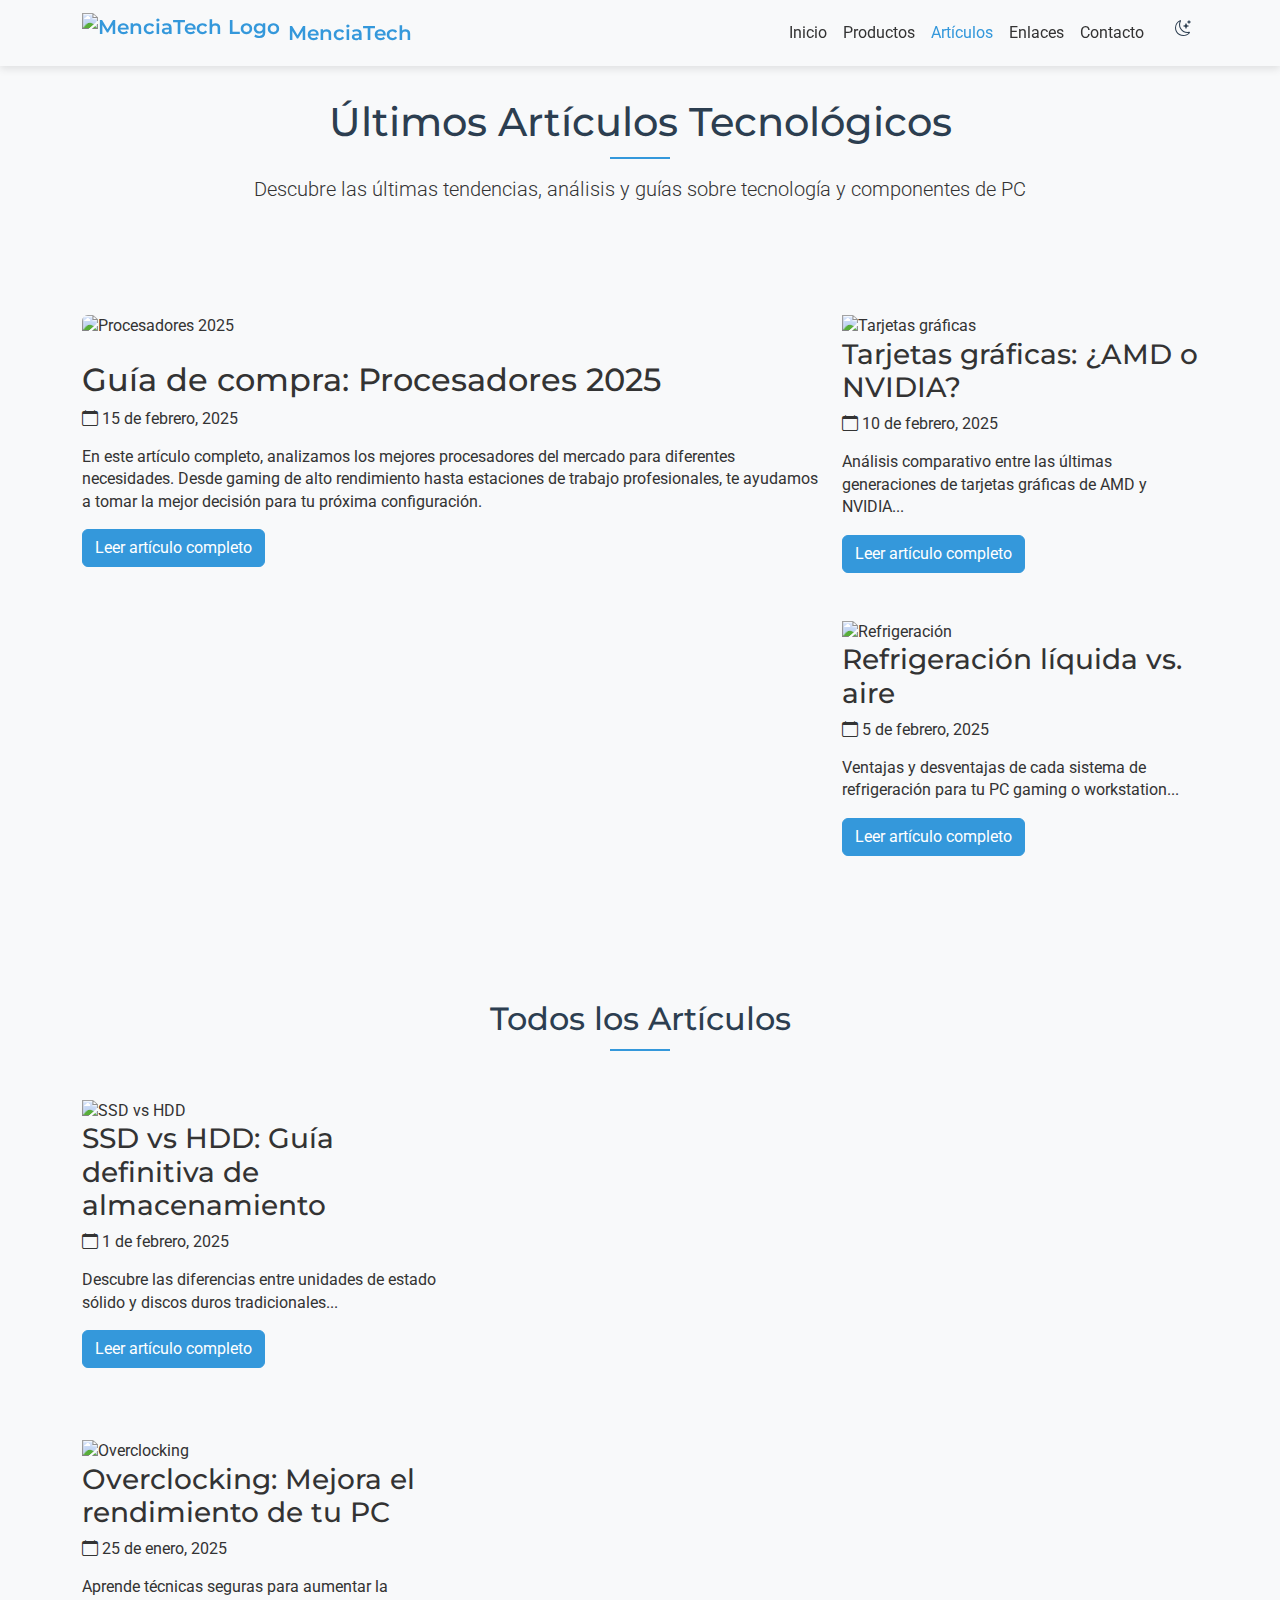
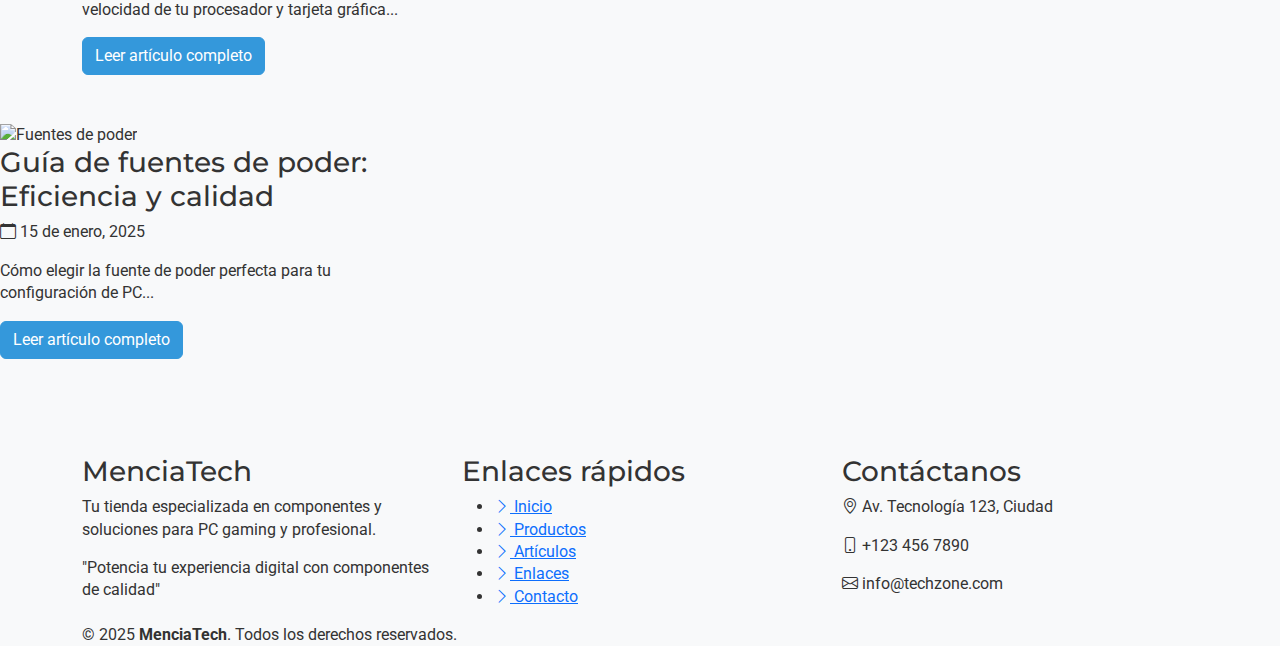
==== articulos.html @ a6f1acc3 "Update articulos.html" ====
<!DOCTYPE html>
<html lang="es">
<head>
    <meta charset="UTF-8">
    <meta name="viewport" content="width=device-width, initial-scale=1.0">
    <meta name="description" content="Artículos de tecnología y componentes de PC - MenciaTech">
    <meta name="keywords" content="artículos tecnología, componentes PC, guías hardware, blog tecnológico">
    <link rel="icon" href="https://i.imgur.com/mj42urp.jpeg" type="image/x-icon">
    <title>Artículos | MenciaTech</title>
    
    <!-- Google Fonts -->
    <link rel="preconnect" href="https://fonts.googleapis.com">
    <link rel="preconnect" href="https://fonts.gstatic.com" crossorigin>
    <link href="https://fonts.googleapis.com/css2?family=Roboto:wght@300;400;500;700&family=Montserrat:wght@400;500;600;700&display=swap" rel="stylesheet">

    
    <!-- Bootstrap Icons -->
    <link rel="stylesheet" href="https://cdn.jsdelivr.net/npm/bootstrap-icons@1.10.3/font/bootstrap-icons.css">
    <link href="https://cdn.jsdelivr.net/npm/bootstrap@5.3.0-alpha1/dist/css/bootstrap.min.css" rel="stylesheet">
<script src="https://cdn.jsdelivr.net/npm/bootstrap@5.3.0-alpha1/dist/js/bootstrap.bundle.min.js"></script>
    <!-- Custom CSS -->
    <link rel="stylesheet" href="css/articulos.css">
</head>
<body>
    <!-- Navbar (same as index.html) -->
    <nav class="navbar navbar-expand-lg fixed-top" id="mainNav">
        <div class="container">
            <a class="navbar-brand" href="index.html">
                <img src="https://i.imgur.com/mj42urp.jpeg" alt="MenciaTech Logo" height="40">
                MenciaTech
            </a>
            <button class="navbar-toggler" type="button" data-bs-toggle="collapse" data-bs-target="#navbarResponsive" aria-controls="navbarResponsive" aria-expanded="false" aria-label="Toggle navigation">
                <i class="bi bi-list"></i>
            </button>
            <div class="collapse navbar-collapse" id="navbarResponsive">
                <ul class="navbar-nav ms-auto">
                    <li class="nav-item">
                        <a class="nav-link" href="index.html">Inicio</a>
                    </li>
                    <li class="nav-item">
                        <a class="nav-link" href="productos.html">Productos</a>
                    </li>
                    <li class="nav-item">
                        <a class="nav-link active" href="articulos.html">Artículos</a>
                    </li>
                    <li class="nav-item">
                        <a class="nav-link" href="enlaces.html">Enlaces</a>
                    </li>
                    <li class="nav-item">
                        <a class="nav-link" href="contacto.html">Contacto</a>
                    </li>
                    <li class="nav-item">
                        <button id="darkModeToggle" class="btn btn-sm btn-outline-primary ms-3">
                            <i class="bi bi-moon-stars"></i>
                        </button>
                    </li>
                </ul>
            </div>
        </div>
    </nav>

    <!-- Main Content -->
    <main>
        <!-- Articles Header -->
        <section class="articles-header py-5">
            <div class="container">
                <h1 class="section-title text-center">Últimos Artículos Tecnológicos</h1>
                <p class="lead text-center">Descubre las últimas tendencias, análisis y guías sobre tecnología y componentes de PC</p>
            </div>
        </section>

        <!-- Featured Articles -->
        <section class="featured-articles py-5">
            <div class="container">
                <div class="row">
                    <div class="col-lg-8">
                        <article class="article-detailed mb-5">
                            <img src="https://i.ytimg.com/vi/MPXPwSmvInI/hq720.jpg?sqp=-oaymwEhCK4FEIIDSFryq4qpAxMIARUAAAAAGAElAADIQj0AgKJD&rs=AOn4CLDBNtJ2EDrf8czsCvZxq1g-0ebKbg" alt="Procesadores 2025" class="img-fluid mb-4 rounded">
                            <h2>Guía de compra: Procesadores 2025</h2>
                            <p class="article-date"><i class="bi bi-calendar"></i> 15 de febrero, 2025</p>
                            <p>En este artículo completo, analizamos los mejores procesadores del mercado para diferentes necesidades. Desde gaming de alto rendimiento hasta estaciones de trabajo profesionales, te ayudamos a tomar la mejor decisión para tu próxima configuración.</p>
                            <button class="btn btn-primary" data-id="articulo-1">Leer artículo completo</button>
                        </article>
                    </div>
                    <div class="col-lg-4">
                        <div class="article-card hover-effect mb-4">
                        <article class="article-detailed mb-5">
                            <img src="https://i.blogs.es/09647f/grafica/1366_2000.jpeg" alt="Tarjetas gráficas" class="img-fluid article-image">
                            <div class="article-content">
                                <h3>Tarjetas gráficas: ¿AMD o NVIDIA?</h3>
                                <p class="article-date"><i class="bi bi-calendar"></i> 10 de febrero, 2025</p>
                                <p>Análisis comparativo entre las últimas generaciones de tarjetas gráficas de AMD y NVIDIA...</p>
                                <button class="btn btn-primary" data-id="articulo-2">Leer artículo completo</button>    
                        </article>             
                        </div>
                        <div class="article-card hover-effect">
                            <article class="article-detailed mb-5">
                            <img src="img/article-3.jpg" alt="Refrigeración" class="img-fluid article-image">
                            <div class="article-content">
                                <h3>Refrigeración líquida vs. aire</h3>
                                <p class="article-date"><i class="bi bi-calendar"></i> 5 de febrero, 2025</p>
                                <p>Ventajas y desventajas de cada sistema de refrigeración para tu PC gaming o workstation...</p>
                                <button class="btn btn-primary" data-id="articulo-3">Leer artículo completo</button>
                            </article>
                            </div>
                        </div>
                    </div>
                </div>
            </div>
        </section>

        <!-- All Articles Grid -->
        <section class="all-articles py-5">
            <div class="container">
                <h2 class="section-title text-center mb-5">Todos los Artículos</h2>
                <div class="row">
                    <div class="col-md-6 col-lg-4 mb-4">
                        <div class="article-card hover-effect">
                            <article class="article-detailed mb-5">
                            <img src="img/article-4.jpg" alt="SSD vs HDD" class="img-fluid article-image">
                            <div class="article-content">
                                <h3>SSD vs HDD: Guía definitiva de almacenamiento</h3>
                                <p class="article-date"><i class="bi bi-calendar"></i> 1 de febrero, 2025</p>
                                <p>Descubre las diferencias entre unidades de estado sólido y discos duros tradicionales...</p>
                                <button class="btn btn-primary" data-id="articulo-4">Leer artículo completo</button>
                                </article>
                            </div>
                        </div>
                    </div>
                    <div class="col-md-6 col-lg-4 mb-4">
                        <div class="article-card hover-effect">
                            <article class="article-detailed mb-5">
                            <img src="img/article-5.jpg" alt="Overclocking" class="img-fluid article-image">
                            <div class="article-content">
                                <h3>Overclocking: Mejora el rendimiento de tu PC</h3>
                                <p class="article-date"><i class="bi bi-calendar"></i> 25 de enero, 2025</p>
                                <p>Aprende técnicas seguras para aumentar la velocidad de tu procesador y tarjeta gráfica...</p>
                                <button class="btn btn-primary" data-id="articulo-5">Leer artículo completo</button>
                            </article>
                            </div>
                        </div>
                    </div>
                    <div class="col-md-6 col-lg-4 mb-4">
                        <div class="article-card hover-effect">
                            <article class="article-detailed mb-5">
                            <img src="img/article-6.jpg" alt="Fuentes de poder" class="img-fluid article-image">
                            <div class="article-content">
                                <h3>Guía de fuentes de poder: Eficiencia y calidad</h3>
                                <p class="article-date"><i class="bi bi-calendar"></i> 15 de enero, 2025</p>
                                <p>Cómo elegir la fuente de poder perfecta para tu configuración de PC...</p>
                                <button class="btn btn-primary" data-id="articulo-6">Leer artículo completo</button>
                                <article class="article-detailed mb-5">
                            </div>
                        </div>
                    </div>
                </div>
            </div>
        </section>
    </main>

    <!-- Footer (same as index.html) -->
    <footer class="footer">
        <div class="container">
            <div class="row">
                <div class="col-lg-4">
                    <div class="footer-info">
                        <h3>MenciaTech</h3>
                        <p>Tu tienda especializada en componentes y soluciones para PC gaming y profesional.</p>
                        <p class="footer-slogan">"Potencia tu experiencia digital con componentes de calidad"</p>
                    </div>
                </div>
                <div class="col-lg-4">
                    <div class="footer-links">
                        <h3>Enlaces rápidos</h3>
                        <ul>
                            <li><a href="index.html"><i class="bi bi-chevron-right"></i> Inicio</a></li>
                            <li><a href="productos.html"><i class="bi bi-chevron-right"></i> Productos</a></li>
                            <li><a href="articulos.html"><i class="bi bi-chevron-right"></i> Artículos</a></li>
                            <li><a href="enlaces.html"><i class="bi bi-chevron-right"></i> Enlaces</a></li>
                            <li><a href="contacto.html"><i class="bi bi-chevron-right"></i> Contacto</a></li>
                        </ul>
                    </div>
                </div>
                <div class="col-lg-4">
                    <div class="footer-contact">
                        <h3>Contáctanos</h3>
                        <p><i class="bi bi-geo-alt"></i> Av. Tecnología 123, Ciudad</p>
                        <p><i class="bi bi-phone"></i> +123 456 7890</p>
                        <p><i class="bi bi-envelope"></i> info@techzone.com</p>
                    </div>
                </div>
            </div>
        </div>
        <div class="footer-bottom">
            <div class="container">
                <div class="copyright">
                    &copy; <span id="currentYear">2025</span> <strong>MenciaTech</strong>. Todos los derechos reservados.
                </div>
            </div>
        </div>
    </footer>

    <!-- Bootstrap JS Bundle (includes Popper) -->
    <script src="https://cdn.jsdelivr.net/npm/bootstrap@5.3.0-alpha1/dist/js/bootstrap.bundle.min.js"></script>

    <!-- Custom JavaScript -->
    <script src="js/articulos.js"></script>
</body>
</html>
---- css/articulos.css ----
:root {
    --primary-color: #3498db;
    --secondary-color: #2c3e50;
    --accent-color: #e74c3c;
    --light-color: #f8f9fa;
    --dark-color: #212529;
    --text-color: #333;
    --text-muted: #6c757d;
    --success-color: #28a745;
    --warning-color: #ffc107;
    --danger-color: #dc3545;
    --transition-speed: 0.2s; /* Reducción de velocidad */
    --box-shadow: 0 3px 8px rgba(0, 0, 0, 0.1); /* Sombra más pequeña */
    --border-radius: 4px; /* Borde más pequeño */
}

/* Dark Mode Variables */
[data-theme="dark"] {
    --primary-color: #4fa3d1;
    --secondary-color: #375a7f;
    --accent-color: #e74c3c;
    --light-color: #2c3e50;
    --dark-color: #f8f9fa;
    --text-color: #f8f9fa;
    --text-muted: #adb5bd;
    --box-shadow: 0 3px 8px rgba(0, 0, 0, 0.5); /* Sombra más pequeña */
}

body {
    font-family: 'Roboto', sans-serif;
    color: var(--text-color);
    background-color: var(--light-color);
    line-height: 1.4; /* Reducción de altura de línea */
    padding-top: 50px; /* Reducir el espacio superior */
    transition: background-color var(--transition-speed), color var(--transition-speed);
}

[data-theme="dark"] body {
    background-color: #1a1a1a;
}

h1, h2, h3, h4, h5, h6 {
    font-family: 'Montserrat', sans-serif;
    font-weight: 500; /* Peso de fuente más liviano */
}

.section-title {
    position: relative;
    margin-bottom: 1rem; /* Reducción de espacio inferior */
    padding-bottom: 0.8rem; /* Menos espacio debajo */
    color: var(--secondary-color);
}

.section-title::after {
    content: '';
    position: absolute;
    bottom: 0;
    left: 50%;
    transform: translateX(-50%);
    width: 60px; /* Línea más pequeña */
    height: 2px; /* Línea más delgada */
    background-color: var(--primary-color);
}

/* Navbar estilos */
#mainNav {
    background-color: var(--light-color);
    box-shadow: var(--box-shadow);
    transition: background-color var(--transition-speed);
}

[data-theme="dark"] #mainNav {
    background-color: #618cb8;
}

.navbar-brand {
    font-family: 'Montserrat', sans-serif;
    font-weight: 600; /* Peso más bajo */
    color: var(--primary-color);
    display: flex;
    align-items: center;
    gap: 8px; /* Menos espacio entre elementos */
}

.nav-link {
    font-weight: 400; /* Menos peso en el texto */
    color: var(--text-color) !important;
    transition: color var(--transition-speed);
}

[data-theme="dark"] .nav-link {
    color: var(--light-color) !important;
}

.nav-link:hover, .nav-link.active {
    color: var(--primary-color) !important;
}

/* Dark Mode Toggle */
#darkModeToggle {
    border: none;
    background-color: transparent;
    width: 30px; /* Menor tamaño */
    height: 30px; /* Menor tamaño */
    display: flex;
    align-items: center;
    justify-content: center;
    font-size: 1rem; /* Menor tamaño de fuente */
    color: var(--secondary-color);
    transition: color var(--transition-speed);
}

[data-theme="dark"] #darkModeToggle {
    color: white;
}

[data-theme="dark"] #darkModeToggle .bi-moon-stars {
    display: none;
}

[data-theme="dark"] #darkModeToggle .bi-sun {
    display: inline-block;
}

#darkModeToggle .bi-sun {
    display: none;
}

/* Product Card Styles */
.product-card {
    background-color: white;
    border-radius: var(--border-radius);
    box-shadow: var(--box-shadow);
    overflow: hidden;
    margin-bottom: 20px; /* Menos margen */
    transition: transform var(--transition-speed), box-shadow var(--transition-speed);
    display: flex;
    flex-direction: column;
    justify-content: space-between;
    height: 100%;
    padding: 8px; /* Menos espacio dentro del card */
}

[data-theme="dark"] .product-card {
    background-color: #2c3e50;
}

.product-card:hover {
    transform: translateY(-4px); /* Menos desplazamiento */
    box-shadow: 0 6px 12px rgba(0, 0, 0, 0.15);
}

.product-badge {
    position: absolute;
    top: 10px; /* Badge más cerca del borde superior */
    left: 10px; /* Badge más cerca del borde izquierdo */
    background-color: var(--primary-color);
    color: white;
    padding: 4px 8px; /* Badge más pequeño */
    border-radius: 3px; /* Menos redondeo */
    font-size: 0.7rem; /* Texto más pequeño */
    font-weight: 500; /* Menos peso */
    z-index: 1;
}

.product-image {
    width: 100%;
    height: 160px; /* Imagen más pequeña */
    object-fit: cover;
    border-radius: 4px; /* Menos redondeo */
}

.product-info {
    padding: 8px; /* Menos padding */
    flex-grow: 1;
}

.product-info h3 {
    font-size: 1rem; /* Título más pequeño */
    margin-bottom: 8px; /* Menos espacio debajo */
}

.product-description {
    color: var(--text-muted);
    font-size: 0.8rem; /* Texto más pequeño */
    margin-bottom: 12px; /* Menos espacio debajo */
}

.price {
    font-size: 1.2rem; /* Menor tamaño de precio */
    font-weight: 600; /* Menos peso */
    color: var(--secondary-color);
}

[data-theme="dark"] .price {
    color: white;
}

.old-price {
    text-decoration: line-through;
    color: var(--text-muted);
    font-size: 0.9rem; /* Menor tamaño */
}

/* Button Styles */
.btn-primary {
    background-color: var(--primary-color);
    border-color: var(--primary-color);
    transition: all var(--transition-speed);
}

.btn-primary:hover {
    background-color: darken(var(--primary-color), 10%);
    border-color: darken(var(--primary-color), 10%);
}

[data-theme="dark"] .btn-primary {
    background-color: var(--primary-color);
    border-color: var(--primary-color);
}

/* Responsive Adjustments */
@media (max-width: 767.98px) {
    .product-card {
        margin-bottom: 15px; /* Menor margen */
    }

    .product-info h3 {
        font-size: 0.9rem; /* Menor tamaño */
    }

    .price {
        font-size: 1rem; /* Menor tamaño de precio */
    }
}
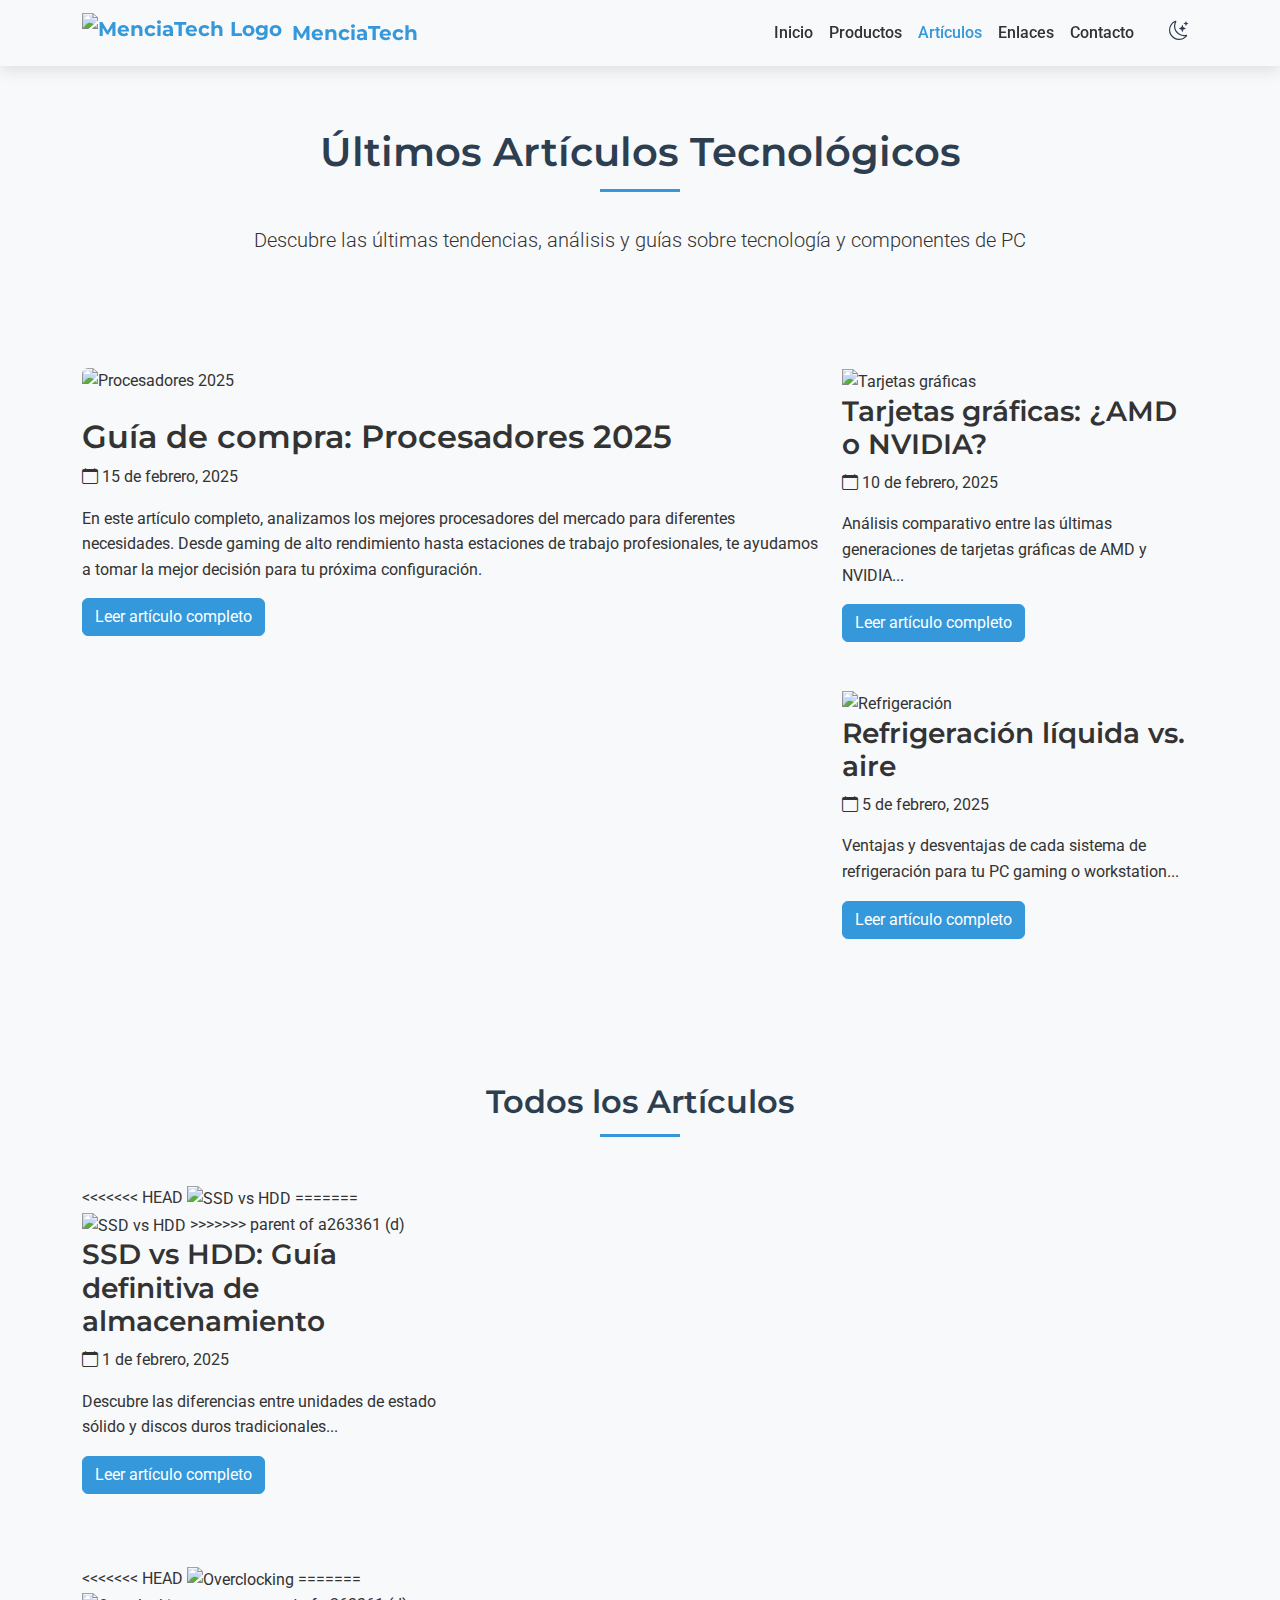
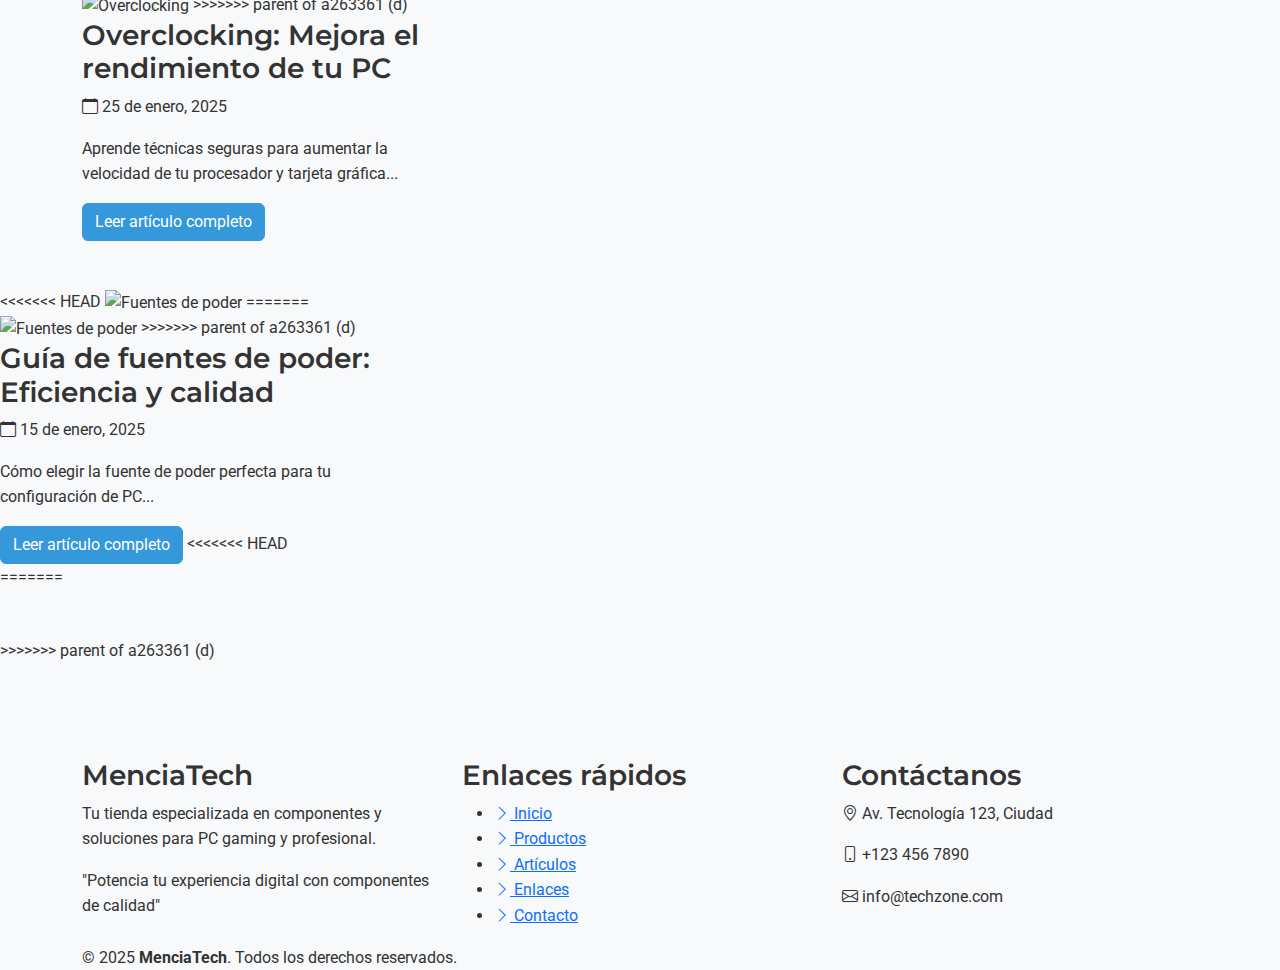
==== commit 0531a72d: "a" ====
--- a/articulos.html
+++ b/articulos.html
@@ -117,7 +117,11 @@
                     <div class="col-md-6 col-lg-4 mb-4">
                         <div class="article-card hover-effect">
                             <article class="article-detailed mb-5">
+<<<<<<< HEAD
                             <img src="img/article-4.jpg" alt="SSD vs HDD" class="img-fluid article-image">
+=======
+                            <img src="https://elrincondecabra.com/wp-content/uploads/2020/03/hdd-ssd.jpg" alt="SSD vs HDD" class="img-fluid article-image">
+>>>>>>> parent of a263361 (d)
                             <div class="article-content">
                                 <h3>SSD vs HDD: Guía definitiva de almacenamiento</h3>
                                 <p class="article-date"><i class="bi bi-calendar"></i> 1 de febrero, 2025</p>
@@ -130,7 +134,11 @@
                     <div class="col-md-6 col-lg-4 mb-4">
                         <div class="article-card hover-effect">
                             <article class="article-detailed mb-5">
+<<<<<<< HEAD
                             <img src="img/article-5.jpg" alt="Overclocking" class="img-fluid article-image">
+=======
+                            <img src="https://hardzone.es/app/uploads-hardzone.es/2023/05/oc-overclocking-procesador-gaming.jpg" alt="Overclocking" class="img-fluid article-image">
+>>>>>>> parent of a263361 (d)
                             <div class="article-content">
                                 <h3>Overclocking: Mejora el rendimiento de tu PC</h3>
                                 <p class="article-date"><i class="bi bi-calendar"></i> 25 de enero, 2025</p>
@@ -143,13 +151,21 @@
                     <div class="col-md-6 col-lg-4 mb-4">
                         <div class="article-card hover-effect">
                             <article class="article-detailed mb-5">
+<<<<<<< HEAD
                             <img src="img/article-6.jpg" alt="Fuentes de poder" class="img-fluid article-image">
+=======
+                            <img src="https://i.ytimg.com/vi/krRs18m6fLg/sddefault.jpg" alt="Fuentes de poder" class="img-fluid article-image">
+>>>>>>> parent of a263361 (d)
                             <div class="article-content">
                                 <h3>Guía de fuentes de poder: Eficiencia y calidad</h3>
                                 <p class="article-date"><i class="bi bi-calendar"></i> 15 de enero, 2025</p>
                                 <p>Cómo elegir la fuente de poder perfecta para tu configuración de PC...</p>
                                 <button class="btn btn-primary" data-id="articulo-6">Leer artículo completo</button>
+<<<<<<< HEAD
                                 <article class="article-detailed mb-5">
+=======
+                                </article>
+>>>>>>> parent of a263361 (d)
                             </div>
                         </div>
                     </div>
--- a/css/articulos.css
+++ b/css/articulos.css
@@ -9,9 +9,9 @@
     --success-color: #28a745;
     --warning-color: #ffc107;
     --danger-color: #dc3545;
-    --transition-speed: 0.2s; /* Reducción de velocidad */
-    --box-shadow: 0 3px 8px rgba(0, 0, 0, 0.1); /* Sombra más pequeña */
-    --border-radius: 4px; /* Borde más pequeño */
+    --transition-speed: 0.3s;
+    --box-shadow: 0 5px 15px rgba(0, 0, 0, 0.1);
+    --border-radius: 8px;
 }
 
 /* Dark Mode Variables */
@@ -23,15 +23,15 @@
     --dark-color: #f8f9fa;
     --text-color: #f8f9fa;
     --text-muted: #adb5bd;
-    --box-shadow: 0 3px 8px rgba(0, 0, 0, 0.5); /* Sombra más pequeña */
+    --box-shadow: 0 5px 15px rgba(0, 0, 0, 0.5);
 }
 
 body {
     font-family: 'Roboto', sans-serif;
     color: var(--text-color);
     background-color: var(--light-color);
-    line-height: 1.4; /* Reducción de altura de línea */
-    padding-top: 50px; /* Reducir el espacio superior */
+    line-height: 1.6;
+    padding-top: 80px;
     transition: background-color var(--transition-speed), color var(--transition-speed);
 }
 
@@ -41,13 +41,13 @@
 
 h1, h2, h3, h4, h5, h6 {
     font-family: 'Montserrat', sans-serif;
-    font-weight: 500; /* Peso de fuente más liviano */
+    font-weight: 600;
 }
 
 .section-title {
     position: relative;
-    margin-bottom: 1rem; /* Reducción de espacio inferior */
-    padding-bottom: 0.8rem; /* Menos espacio debajo */
+    margin-bottom: 2rem;
+    padding-bottom: 1rem;
     color: var(--secondary-color);
 }
 
@@ -57,8 +57,8 @@
     bottom: 0;
     left: 50%;
     transform: translateX(-50%);
-    width: 60px; /* Línea más pequeña */
-    height: 2px; /* Línea más delgada */
+    width: 80px;
+    height: 3px;
     background-color: var(--primary-color);
 }
 
@@ -75,15 +75,15 @@
 
 .navbar-brand {
     font-family: 'Montserrat', sans-serif;
-    font-weight: 600; /* Peso más bajo */
+    font-weight: 700;
     color: var(--primary-color);
     display: flex;
     align-items: center;
-    gap: 8px; /* Menos espacio entre elementos */
+    gap: 10px;
 }
 
 .nav-link {
-    font-weight: 400; /* Menos peso en el texto */
+    font-weight: 500;
     color: var(--text-color) !important;
     transition: color var(--transition-speed);
 }
@@ -100,12 +100,12 @@
 #darkModeToggle {
     border: none;
     background-color: transparent;
-    width: 30px; /* Menor tamaño */
-    height: 30px; /* Menor tamaño */
+    width: 40px;
+    height: 40px;
     display: flex;
     align-items: center;
     justify-content: center;
-    font-size: 1rem; /* Menor tamaño de fuente */
+    font-size: 1.2rem;
     color: var(--secondary-color);
     transition: color var(--transition-speed);
 }
@@ -132,13 +132,13 @@
     border-radius: var(--border-radius);
     box-shadow: var(--box-shadow);
     overflow: hidden;
-    margin-bottom: 20px; /* Menos margen */
+    margin-bottom: 30px;
     transition: transform var(--transition-speed), box-shadow var(--transition-speed);
     display: flex;
     flex-direction: column;
     justify-content: space-between;
     height: 100%;
-    padding: 8px; /* Menos espacio dentro del card */
+    padding: 10px;
 }
 
 [data-theme="dark"] .product-card {
@@ -146,49 +146,49 @@
 }
 
 .product-card:hover {
-    transform: translateY(-4px); /* Menos desplazamiento */
-    box-shadow: 0 6px 12px rgba(0, 0, 0, 0.15);
+    transform: translateY(-5px);
+    box-shadow: 0 10px 20px rgba(0, 0, 0, 0.15);
 }
 
 .product-badge {
     position: absolute;
-    top: 10px; /* Badge más cerca del borde superior */
-    left: 10px; /* Badge más cerca del borde izquierdo */
+    top: 15px;
+    left: 15px;
     background-color: var(--primary-color);
     color: white;
-    padding: 4px 8px; /* Badge más pequeño */
-    border-radius: 3px; /* Menos redondeo */
-    font-size: 0.7rem; /* Texto más pequeño */
-    font-weight: 500; /* Menos peso */
+    padding: 5px 10px;
+    border-radius: 4px;
+    font-size: 0.8rem;
+    font-weight: 600;
     z-index: 1;
 }
 
 .product-image {
     width: 100%;
-    height: 160px; /* Imagen más pequeña */
-    object-fit: cover;
-    border-radius: 4px; /* Menos redondeo */
+    height: 200px;
+    object-fit: cover; /* Ajusta la imagen sin distorsionarla */
+    border-radius: 5px;
 }
 
 .product-info {
-    padding: 8px; /* Menos padding */
-    flex-grow: 1;
+    padding: 10px;
+    flex-grow: 1; /* Hace que el contenido crezca y ocupe el espacio disponible */
 }
 
 .product-info h3 {
-    font-size: 1rem; /* Título más pequeño */
-    margin-bottom: 8px; /* Menos espacio debajo */
+    font-size: 1.2rem;
+    margin-bottom: 10px;
 }
 
 .product-description {
     color: var(--text-muted);
-    font-size: 0.8rem; /* Texto más pequeño */
-    margin-bottom: 12px; /* Menos espacio debajo */
+    font-size: 0.9rem;
+    margin-bottom: 15px;
 }
 
 .price {
-    font-size: 1.2rem; /* Menor tamaño de precio */
-    font-weight: 600; /* Menos peso */
+    font-size: 1.4rem;
+    font-weight: 700;
     color: var(--secondary-color);
 }
 
@@ -199,7 +199,7 @@
 .old-price {
     text-decoration: line-through;
     color: var(--text-muted);
-    font-size: 0.9rem; /* Menor tamaño */
+    font-size: 1rem;
 }
 
 /* Button Styles */
@@ -222,14 +222,14 @@
 /* Responsive Adjustments */
 @media (max-width: 767.98px) {
     .product-card {
-        margin-bottom: 15px; /* Menor margen */
+        margin-bottom: 20px;
     }
 
     .product-info h3 {
-        font-size: 0.9rem; /* Menor tamaño */
+        font-size: 1.1rem;
     }
 
     .price {
-        font-size: 1rem; /* Menor tamaño de precio */
+        font-size: 1.2rem;
     }
 }
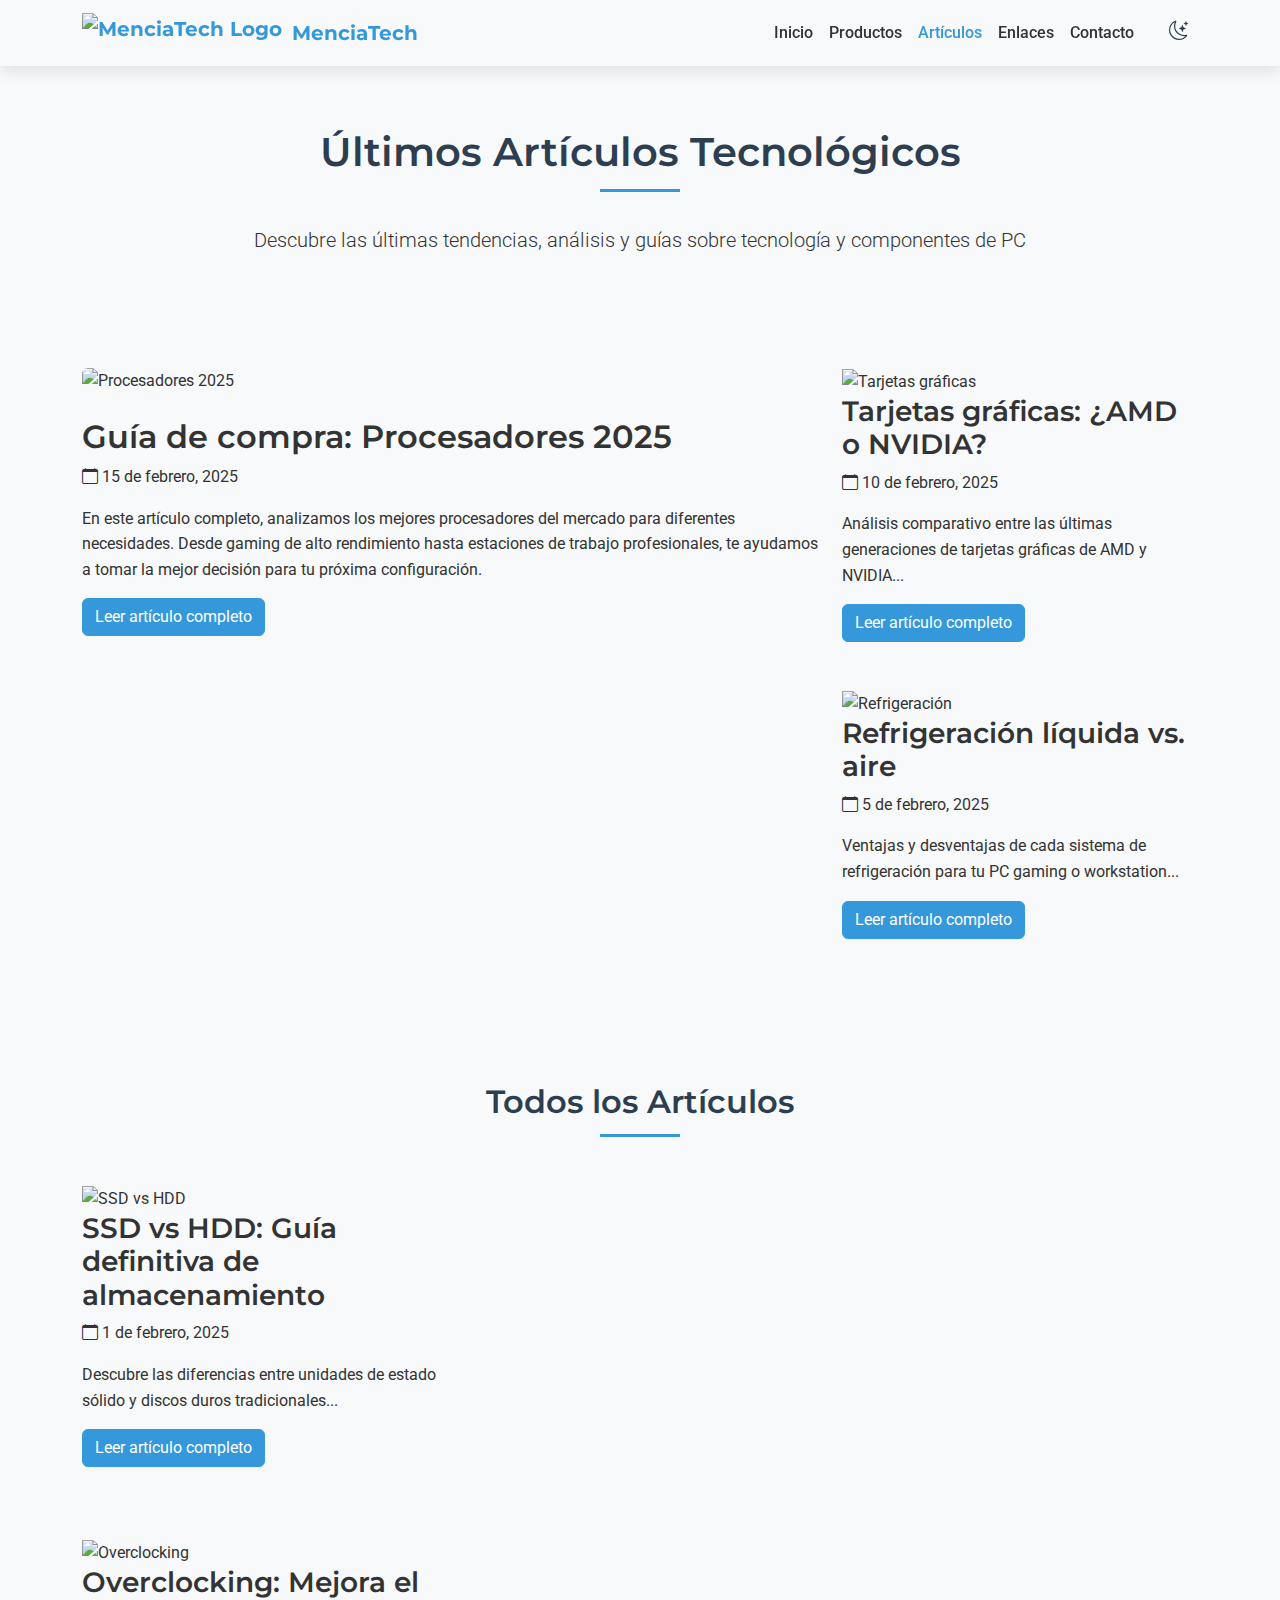
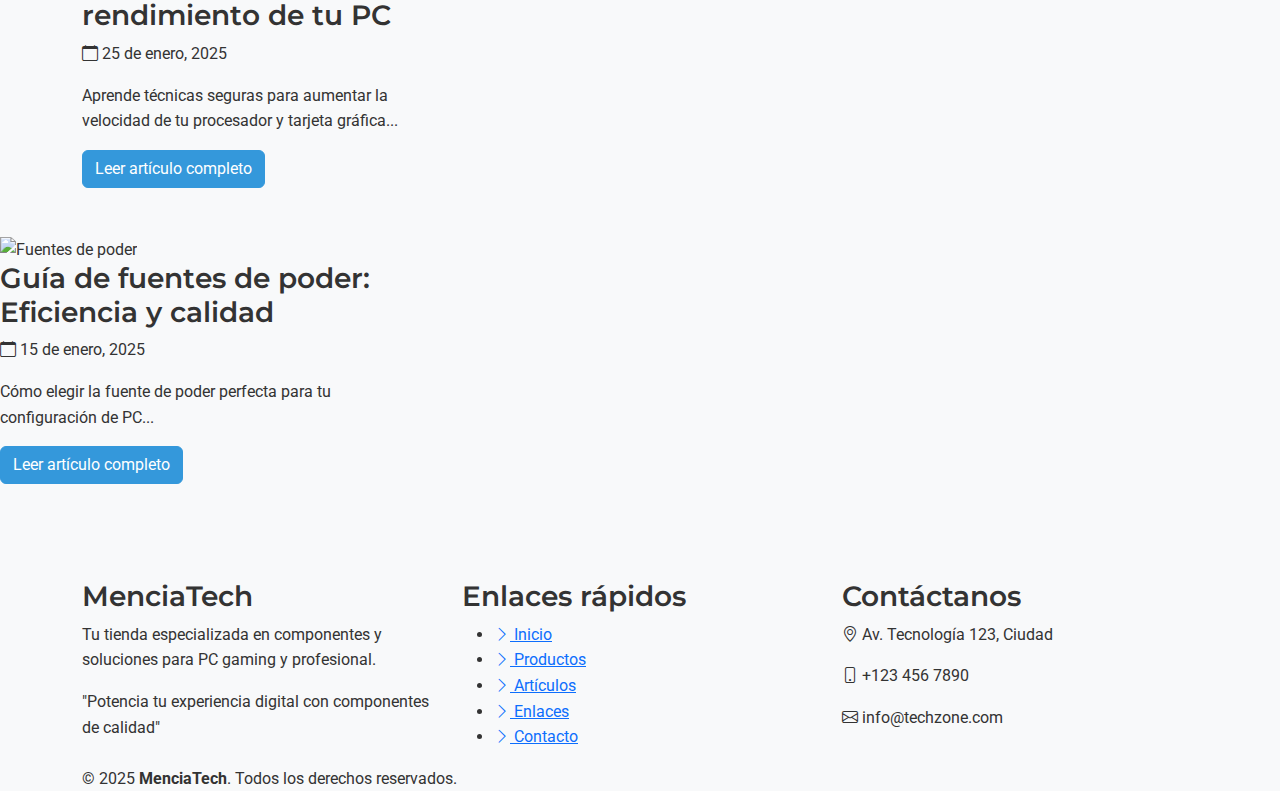
==== commit 24709b78: "a" ====
--- a/articulos.html
+++ b/articulos.html
@@ -117,11 +117,7 @@
                     <div class="col-md-6 col-lg-4 mb-4">
                         <div class="article-card hover-effect">
                             <article class="article-detailed mb-5">
-<<<<<<< HEAD
                             <img src="img/article-4.jpg" alt="SSD vs HDD" class="img-fluid article-image">
-=======
-                            <img src="https://elrincondecabra.com/wp-content/uploads/2020/03/hdd-ssd.jpg" alt="SSD vs HDD" class="img-fluid article-image">
->>>>>>> parent of a263361 (d)
                             <div class="article-content">
                                 <h3>SSD vs HDD: Guía definitiva de almacenamiento</h3>
                                 <p class="article-date"><i class="bi bi-calendar"></i> 1 de febrero, 2025</p>
@@ -134,11 +130,7 @@
                     <div class="col-md-6 col-lg-4 mb-4">
                         <div class="article-card hover-effect">
                             <article class="article-detailed mb-5">
-<<<<<<< HEAD
                             <img src="img/article-5.jpg" alt="Overclocking" class="img-fluid article-image">
-=======
-                            <img src="https://hardzone.es/app/uploads-hardzone.es/2023/05/oc-overclocking-procesador-gaming.jpg" alt="Overclocking" class="img-fluid article-image">
->>>>>>> parent of a263361 (d)
                             <div class="article-content">
                                 <h3>Overclocking: Mejora el rendimiento de tu PC</h3>
                                 <p class="article-date"><i class="bi bi-calendar"></i> 25 de enero, 2025</p>
@@ -151,21 +143,14 @@
                     <div class="col-md-6 col-lg-4 mb-4">
                         <div class="article-card hover-effect">
                             <article class="article-detailed mb-5">
-<<<<<<< HEAD
                             <img src="img/article-6.jpg" alt="Fuentes de poder" class="img-fluid article-image">
-=======
-                            <img src="https://i.ytimg.com/vi/krRs18m6fLg/sddefault.jpg" alt="Fuentes de poder" class="img-fluid article-image">
->>>>>>> parent of a263361 (d)
                             <div class="article-content">
                                 <h3>Guía de fuentes de poder: Eficiencia y calidad</h3>
                                 <p class="article-date"><i class="bi bi-calendar"></i> 15 de enero, 2025</p>
                                 <p>Cómo elegir la fuente de poder perfecta para tu configuración de PC...</p>
                                 <button class="btn btn-primary" data-id="articulo-6">Leer artículo completo</button>
-<<<<<<< HEAD
                                 <article class="article-detailed mb-5">
-=======
                                 </article>
->>>>>>> parent of a263361 (d)
                             </div>
                         </div>
                     </div>
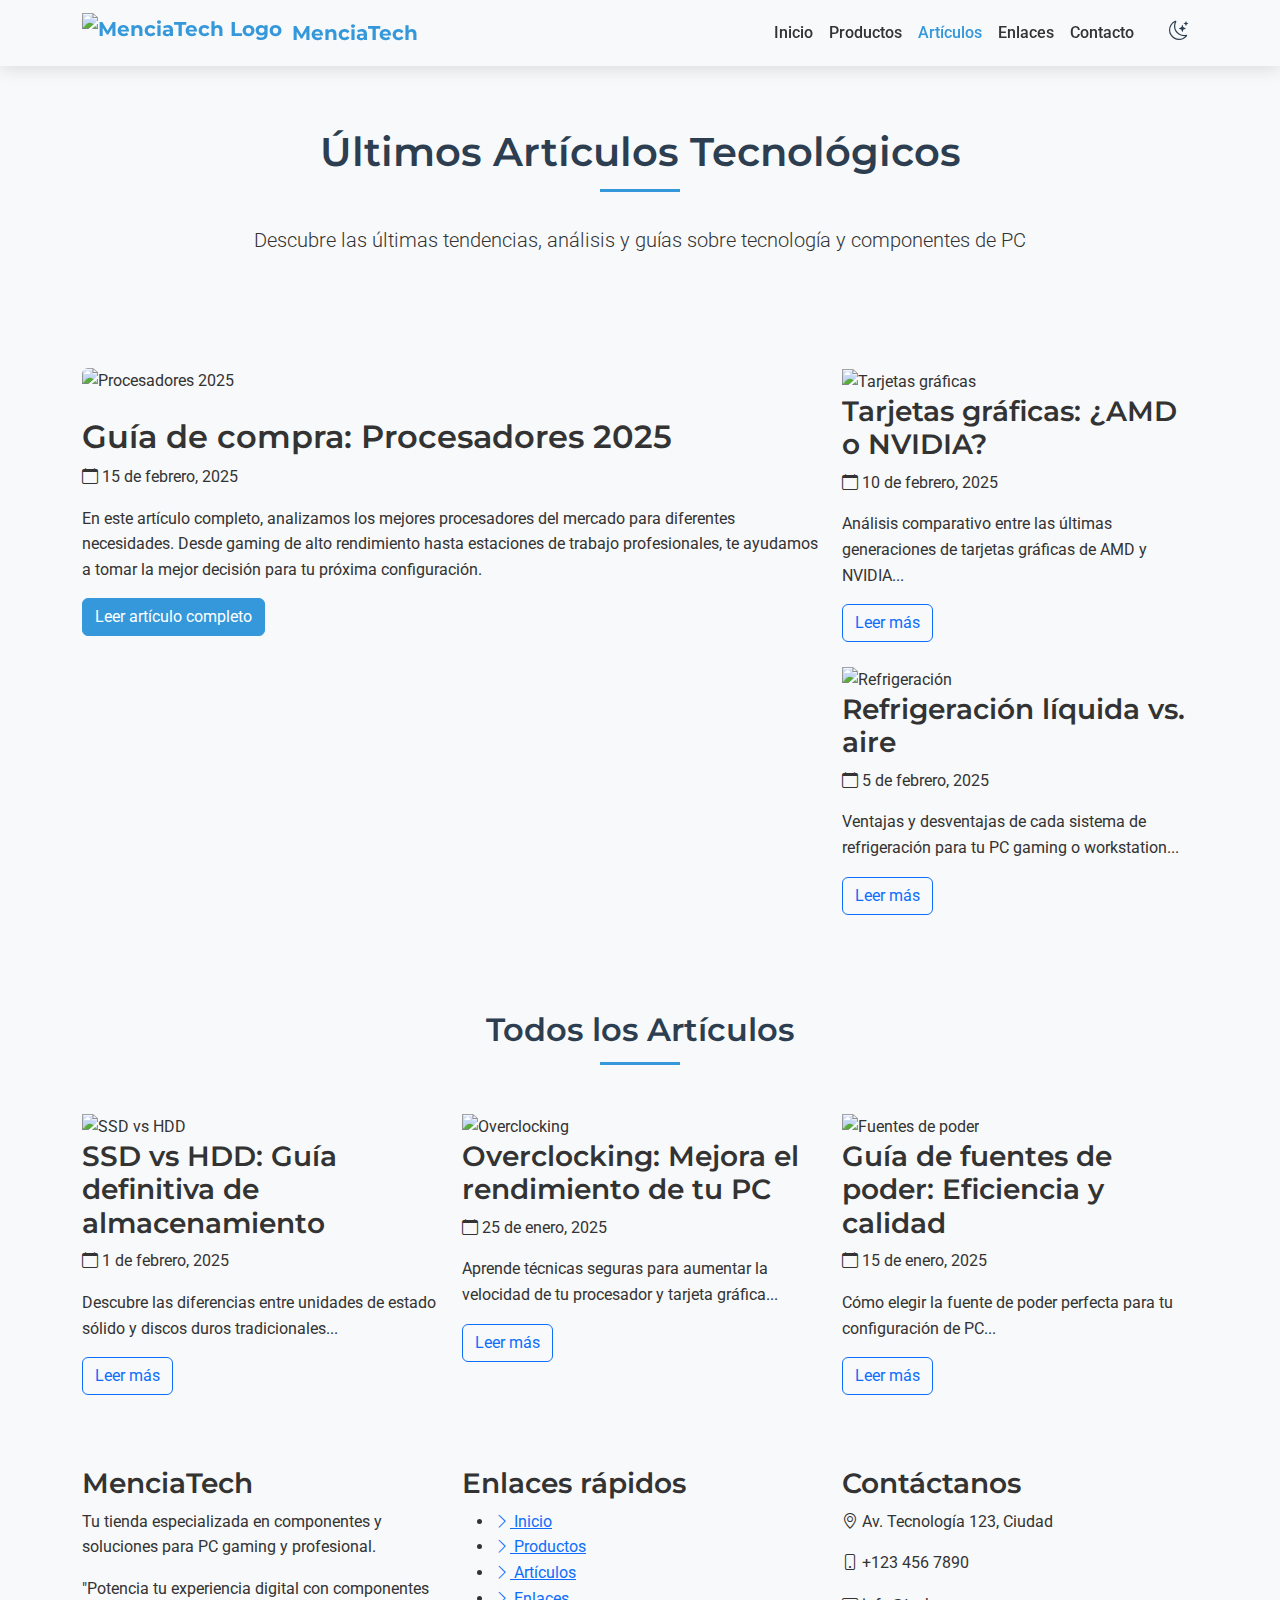
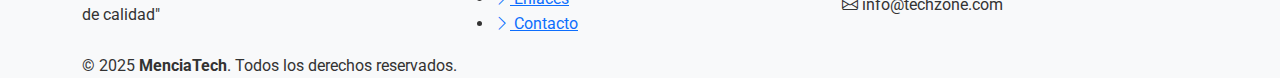
==== commit af5a6f6c: "Update articulos.html" ====
--- a/articulos.html
+++ b/articulos.html
@@ -12,12 +12,11 @@
     <link rel="preconnect" href="https://fonts.googleapis.com">
     <link rel="preconnect" href="https://fonts.gstatic.com" crossorigin>
     <link href="https://fonts.googleapis.com/css2?family=Roboto:wght@300;400;500;700&family=Montserrat:wght@400;500;600;700&display=swap" rel="stylesheet">
-
     
     <!-- Bootstrap Icons -->
     <link rel="stylesheet" href="https://cdn.jsdelivr.net/npm/bootstrap-icons@1.10.3/font/bootstrap-icons.css">
     <link href="https://cdn.jsdelivr.net/npm/bootstrap@5.3.0-alpha1/dist/css/bootstrap.min.css" rel="stylesheet">
-<script src="https://cdn.jsdelivr.net/npm/bootstrap@5.3.0-alpha1/dist/js/bootstrap.bundle.min.js"></script>
+    
     <!-- Custom CSS -->
     <link rel="stylesheet" href="css/articulos.css">
 </head>
@@ -84,24 +83,21 @@
                     </div>
                     <div class="col-lg-4">
                         <div class="article-card hover-effect mb-4">
-                        <article class="article-detailed mb-5">
                             <img src="https://i.blogs.es/09647f/grafica/1366_2000.jpeg" alt="Tarjetas gráficas" class="img-fluid article-image">
                             <div class="article-content">
                                 <h3>Tarjetas gráficas: ¿AMD o NVIDIA?</h3>
                                 <p class="article-date"><i class="bi bi-calendar"></i> 10 de febrero, 2025</p>
                                 <p>Análisis comparativo entre las últimas generaciones de tarjetas gráficas de AMD y NVIDIA...</p>
-                                <button class="btn btn-primary" data-id="articulo-2">Leer artículo completo</button>    
-                        </article>             
+                                <button class="btn btn-outline-primary" data-id="articulo-2">Leer más</button>
+                            </div>
                         </div>
                         <div class="article-card hover-effect">
-                            <article class="article-detailed mb-5">
                             <img src="img/article-3.jpg" alt="Refrigeración" class="img-fluid article-image">
                             <div class="article-content">
                                 <h3>Refrigeración líquida vs. aire</h3>
                                 <p class="article-date"><i class="bi bi-calendar"></i> 5 de febrero, 2025</p>
                                 <p>Ventajas y desventajas de cada sistema de refrigeración para tu PC gaming o workstation...</p>
-                                <button class="btn btn-primary" data-id="articulo-3">Leer artículo completo</button>
-                            </article>
+                                <button class="btn btn-outline-primary" data-id="articulo-3">Leer más</button>
                             </div>
                         </div>
                     </div>
@@ -115,42 +111,35 @@
                 <h2 class="section-title text-center mb-5">Todos los Artículos</h2>
                 <div class="row">
                     <div class="col-md-6 col-lg-4 mb-4">
-                        <div class="article-card hover-effect">
-                            <article class="article-detailed mb-5">
+                        <div class="article-card hover-effect h-100">
                             <img src="img/article-4.jpg" alt="SSD vs HDD" class="img-fluid article-image">
                             <div class="article-content">
                                 <h3>SSD vs HDD: Guía definitiva de almacenamiento</h3>
                                 <p class="article-date"><i class="bi bi-calendar"></i> 1 de febrero, 2025</p>
                                 <p>Descubre las diferencias entre unidades de estado sólido y discos duros tradicionales...</p>
-                                <button class="btn btn-primary" data-id="articulo-4">Leer artículo completo</button>
-                                </article>
+                                <button class="btn btn-outline-primary" data-id="articulo-4">Leer más</button>
                             </div>
                         </div>
                     </div>
                     <div class="col-md-6 col-lg-4 mb-4">
-                        <div class="article-card hover-effect">
-                            <article class="article-detailed mb-5">
+                        <div class="article-card hover-effect h-100">
                             <img src="img/article-5.jpg" alt="Overclocking" class="img-fluid article-image">
                             <div class="article-content">
                                 <h3>Overclocking: Mejora el rendimiento de tu PC</h3>
                                 <p class="article-date"><i class="bi bi-calendar"></i> 25 de enero, 2025</p>
                                 <p>Aprende técnicas seguras para aumentar la velocidad de tu procesador y tarjeta gráfica...</p>
-                                <button class="btn btn-primary" data-id="articulo-5">Leer artículo completo</button>
-                            </article>
+                                <button class="btn btn-outline-primary" data-id="articulo-5">Leer más</button>
                             </div>
                         </div>
                     </div>
                     <div class="col-md-6 col-lg-4 mb-4">
-                        <div class="article-card hover-effect">
-                            <article class="article-detailed mb-5">
+                        <div class="article-card hover-effect h-100">
                             <img src="img/article-6.jpg" alt="Fuentes de poder" class="img-fluid article-image">
                             <div class="article-content">
                                 <h3>Guía de fuentes de poder: Eficiencia y calidad</h3>
                                 <p class="article-date"><i class="bi bi-calendar"></i> 15 de enero, 2025</p>
                                 <p>Cómo elegir la fuente de poder perfecta para tu configuración de PC...</p>
-                                <button class="btn btn-primary" data-id="articulo-6">Leer artículo completo</button>
-                                <article class="article-detailed mb-5">
-                                </article>
+                                <button class="btn btn-outline-primary" data-id="articulo-6">Leer más</button>
                             </div>
                         </div>
                     </div>
@@ -207,4 +196,4 @@
     <!-- Custom JavaScript -->
     <script src="js/articulos.js"></script>
 </body>
-</html>
+</html>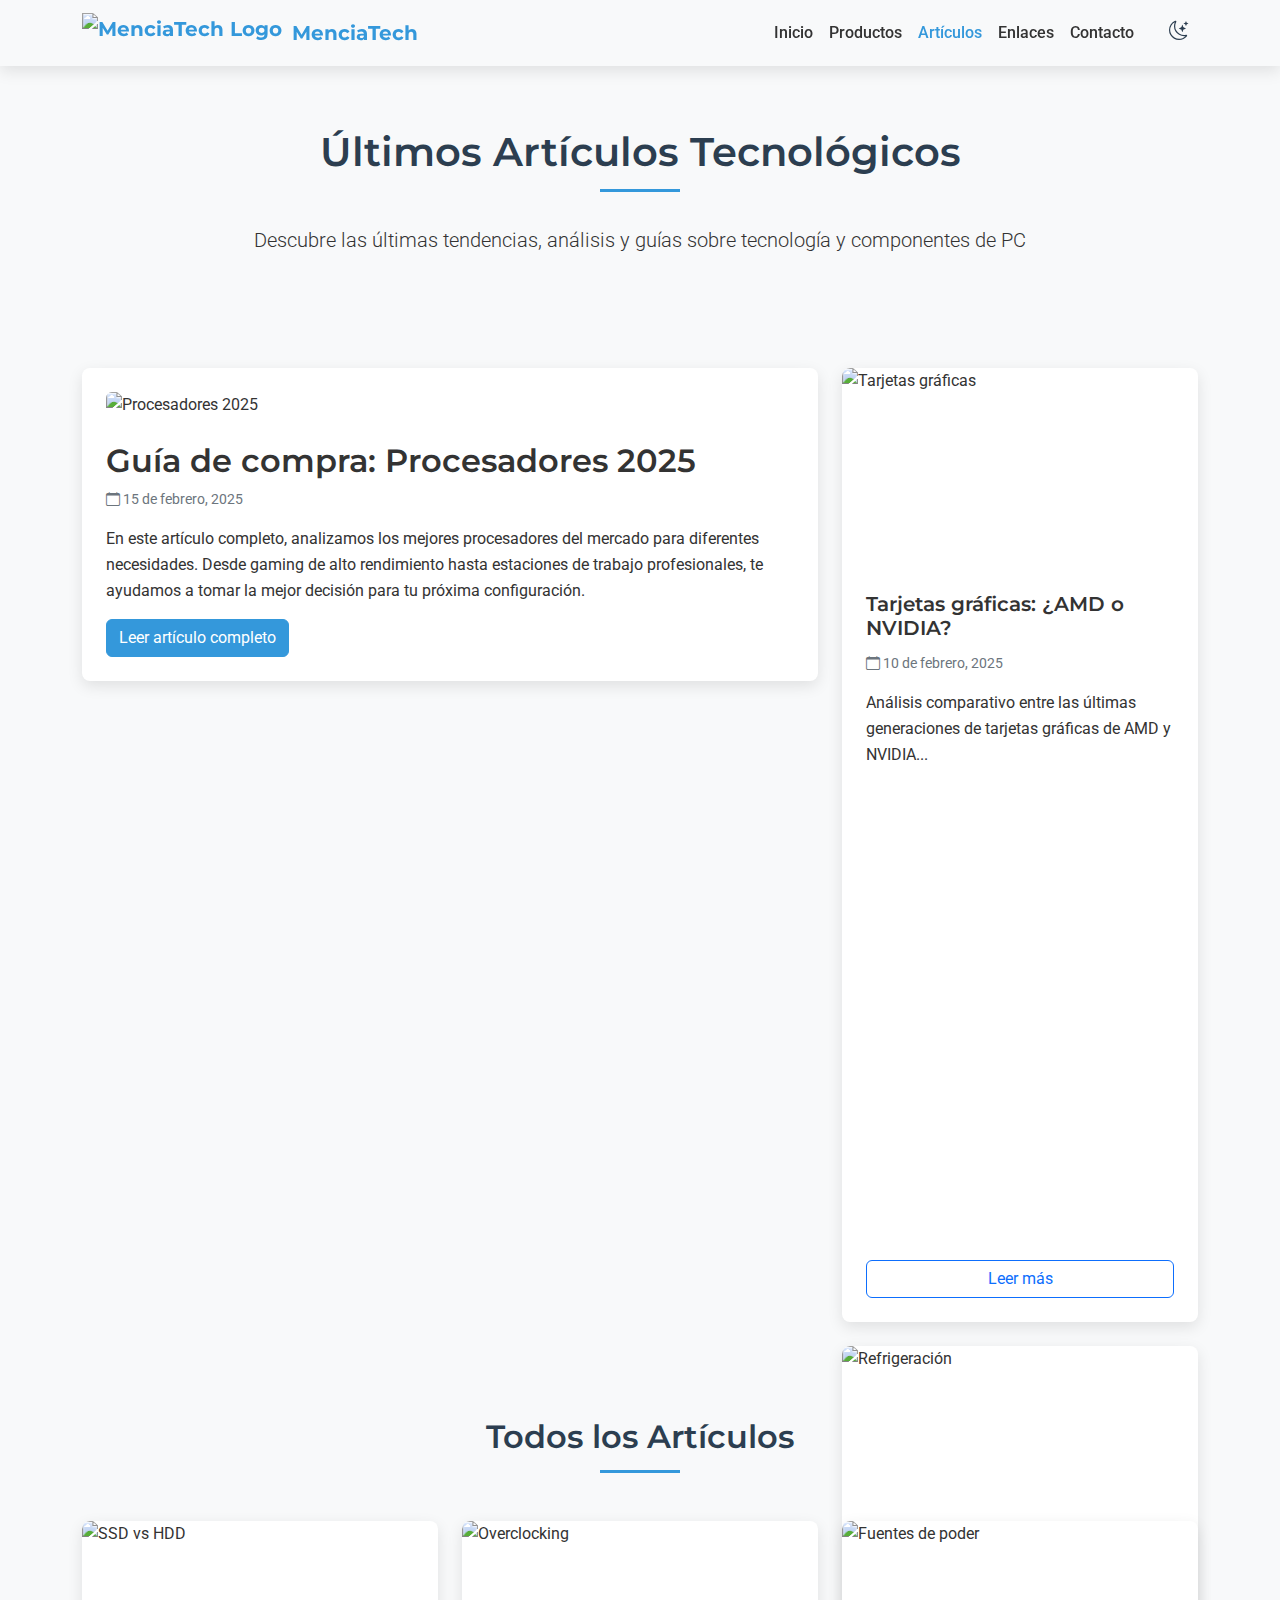
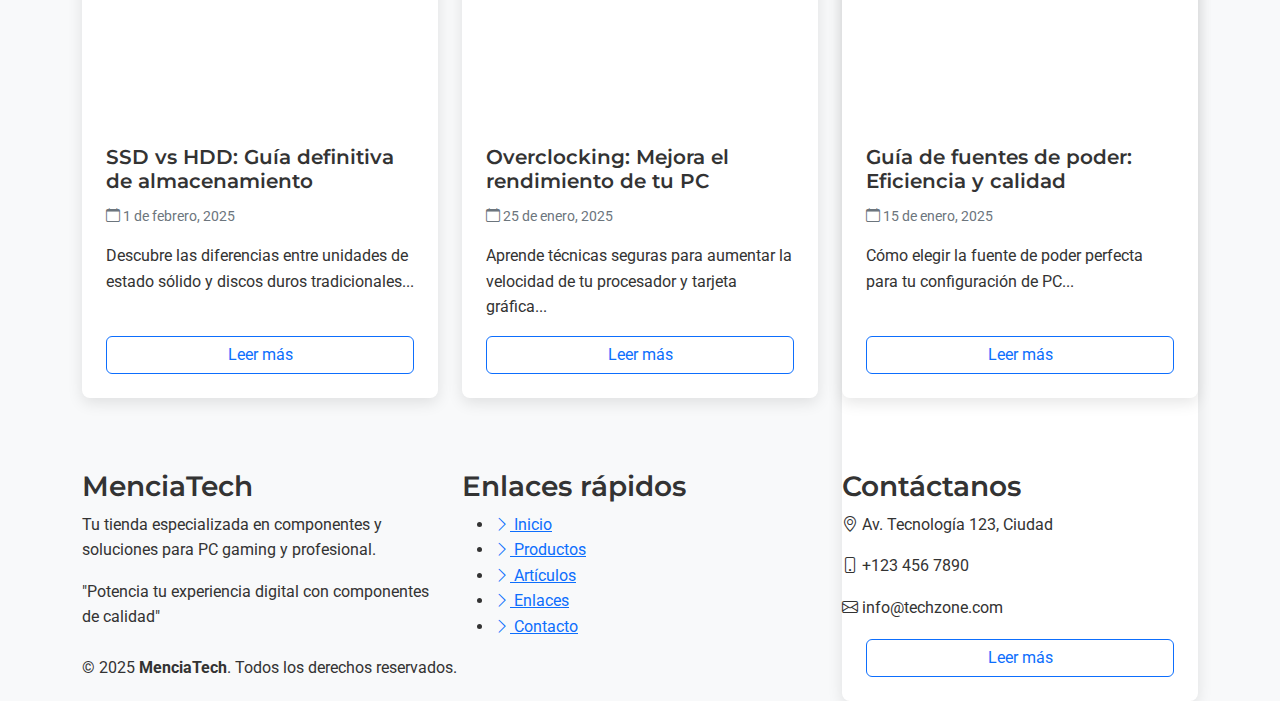
==== commit 55086b32: "si" ====
--- a/articulos.html
+++ b/articulos.html
@@ -92,7 +92,7 @@
                             </div>
                         </div>
                         <div class="article-card hover-effect">
-                            <img src="img/article-3.jpg" alt="Refrigeración" class="img-fluid article-image">
+                            <img src="https://lacasadelventilador.com.ar/wp-content/uploads/que-es-mejor-refrigeracion-liquida-o-por-aire-pc.webp" alt="Refrigeración" class="img-fluid article-image">
                             <div class="article-content">
                                 <h3>Refrigeración líquida vs. aire</h3>
                                 <p class="article-date"><i class="bi bi-calendar"></i> 5 de febrero, 2025</p>
@@ -112,7 +112,7 @@
                 <div class="row">
                     <div class="col-md-6 col-lg-4 mb-4">
                         <div class="article-card hover-effect h-100">
-                            <img src="img/article-4.jpg" alt="SSD vs HDD" class="img-fluid article-image">
+                            <img src="https://www.lappymaker.com/blog/wp-content/uploads/2021/06/SSD-vs-HDD.png" alt="SSD vs HDD" class="img-fluid article-image">
                             <div class="article-content">
                                 <h3>SSD vs HDD: Guía definitiva de almacenamiento</h3>
                                 <p class="article-date"><i class="bi bi-calendar"></i> 1 de febrero, 2025</p>
--- a/css/articulos.css
+++ b/css/articulos.css
@@ -233,3 +233,81 @@
         font-size: 1.2rem;
     }
 }
+/* Estilos específicos para tarjetas de artículos */
+.article-card {
+    background-color: white;
+    border-radius: var(--border-radius);
+    box-shadow: var(--box-shadow);
+    overflow: hidden;
+    transition: transform var(--transition-speed), box-shadow var(--transition-speed);
+    height: 100%;
+    display: flex;
+    flex-direction: column;
+}
+
+[data-theme="dark"] .article-card {
+    background-color: #2c3e50;
+}
+
+.article-card:hover {
+    transform: translateY(-5px);
+    box-shadow: 0 10px 20px rgba(0, 0, 0, 0.15);
+}
+
+.article-image {
+    width: 100%;
+    height: 200px;
+    object-fit: cover;
+    border-top-left-radius: var(--border-radius);
+    border-top-right-radius: var(--border-radius);
+}
+
+.article-content {
+    padding: 1.5rem;
+    flex-grow: 1;
+    display: flex;
+    flex-direction: column;
+}
+
+.article-content h3 {
+    font-size: 1.25rem;
+    margin-bottom: 0.75rem;
+    font-weight: 600;
+}
+
+.article-date {
+    color: var(--text-muted);
+    font-size: 0.875rem;
+    margin-bottom: 1rem;
+}
+
+.article-detailed {
+    background-color: white;
+    border-radius: var(--border-radius);
+    box-shadow: var(--box-shadow);
+    padding: 1.5rem;
+    transition: transform var(--transition-speed), box-shadow var(--transition-speed);
+}
+
+[data-theme="dark"] .article-detailed {
+    background-color: #2c3e50;
+}
+
+.article-content .btn {
+    margin-top: auto;
+}
+
+/* Ajustes responsivos */
+@media (max-width: 767.98px) {
+    .article-image {
+        height: 180px;
+    }
+    
+    .article-content {
+        padding: 1rem;
+    }
+    
+    .article-content h3 {
+        font-size: 1.1rem;
+    }
+}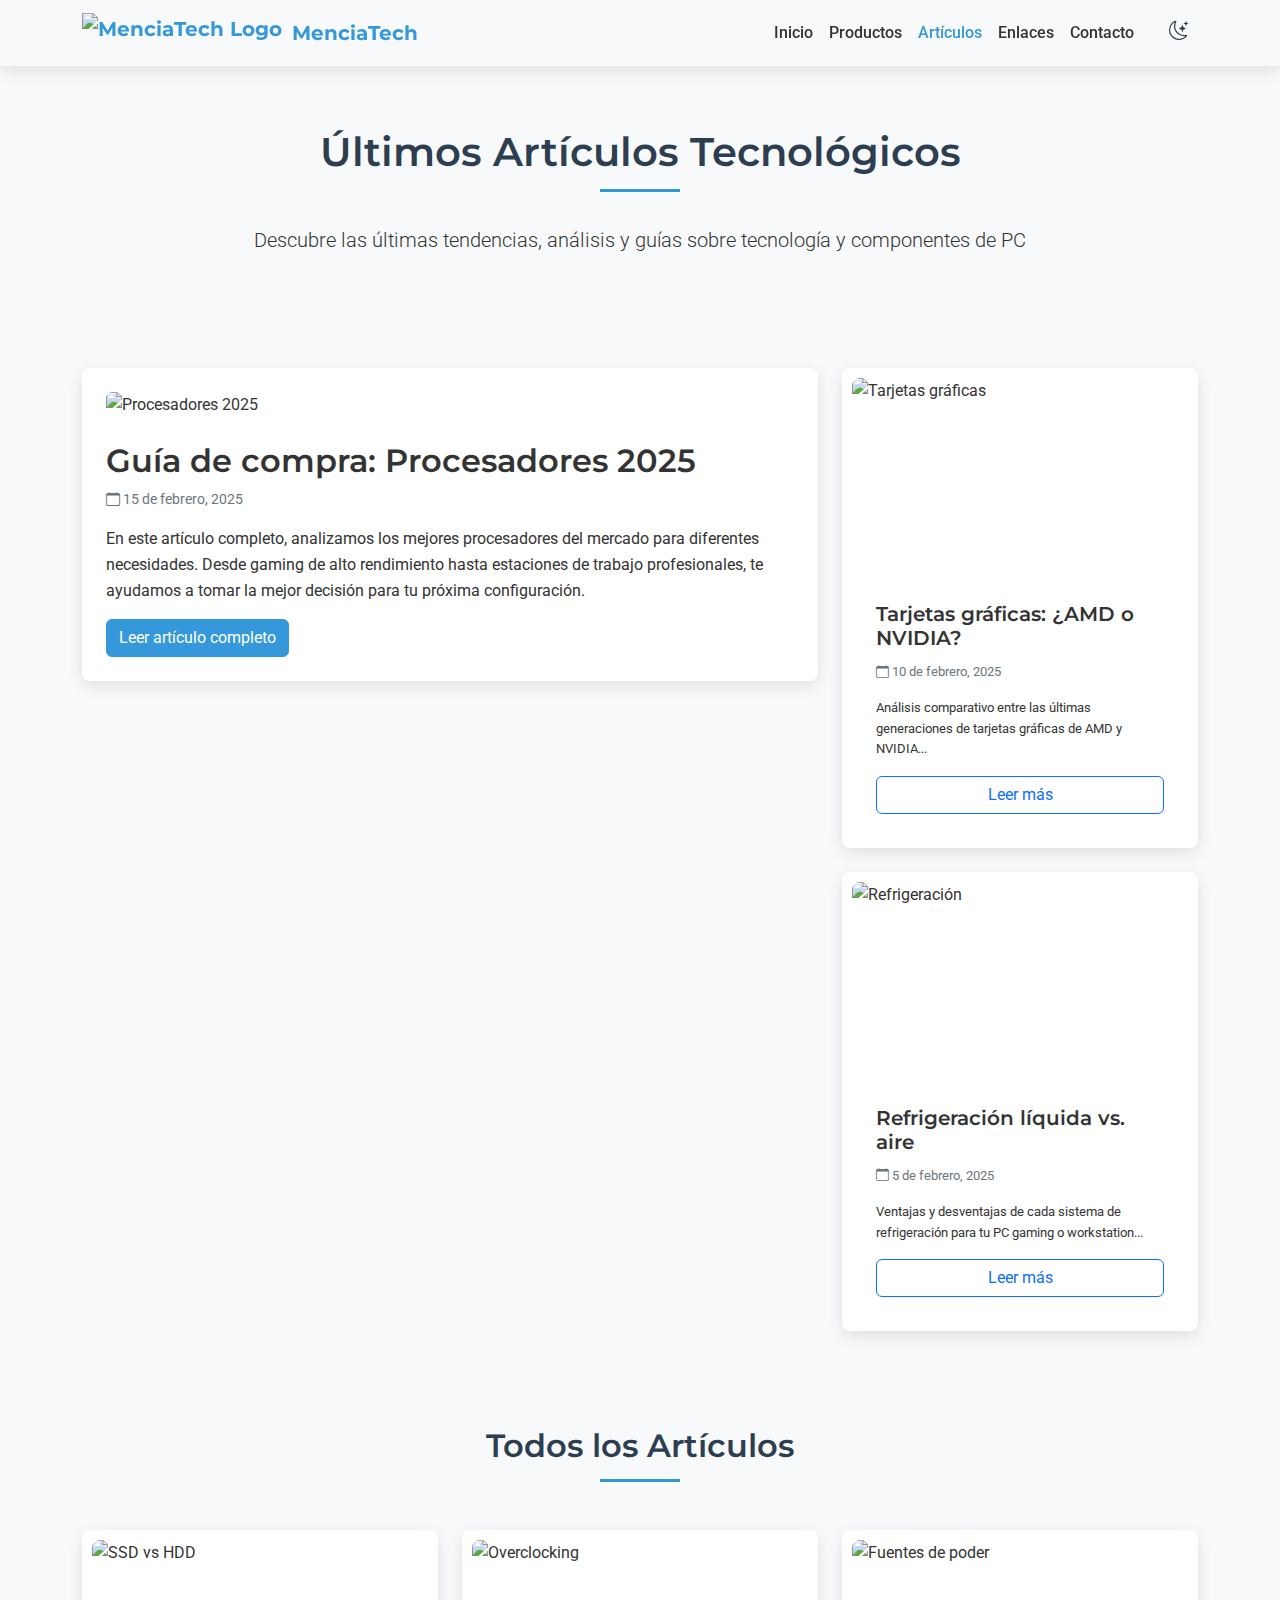
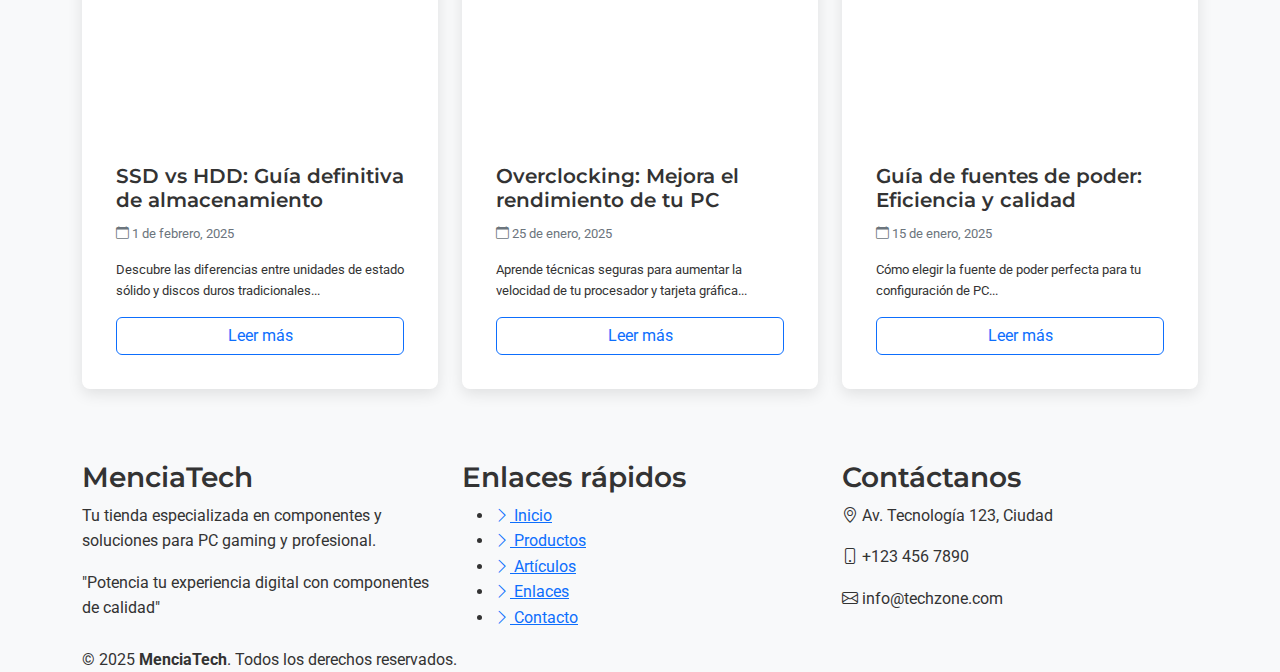
==== commit 25943c91: "a" ====
--- a/articulos.html
+++ b/articulos.html
@@ -123,7 +123,7 @@
                     </div>
                     <div class="col-md-6 col-lg-4 mb-4">
                         <div class="article-card hover-effect h-100">
-                            <img src="img/article-5.jpg" alt="Overclocking" class="img-fluid article-image">
+                            <img src="https://www.lacuracaonline.com/media/wysiwyg/Blog/CuerpoArticulo/shutterstock_2154436615.jpg" alt="Overclocking" class="img-fluid article-image">
                             <div class="article-content">
                                 <h3>Overclocking: Mejora el rendimiento de tu PC</h3>
                                 <p class="article-date"><i class="bi bi-calendar"></i> 25 de enero, 2025</p>
@@ -134,7 +134,7 @@
                     </div>
                     <div class="col-md-6 col-lg-4 mb-4">
                         <div class="article-card hover-effect h-100">
-                            <img src="img/article-6.jpg" alt="Fuentes de poder" class="img-fluid article-image">
+                            <img src="https://i.ytimg.com/vi/krRs18m6fLg/maxresdefault.jpg" alt="Fuentes de poder" class="img-fluid article-image">
                             <div class="article-content">
                                 <h3>Guía de fuentes de poder: Eficiencia y calidad</h3>
                                 <p class="article-date"><i class="bi bi-calendar"></i> 15 de enero, 2025</p>
--- a/css/articulos.css
+++ b/css/articulos.css
@@ -240,13 +240,20 @@
     box-shadow: var(--box-shadow);
     overflow: hidden;
     transition: transform var(--transition-speed), box-shadow var(--transition-speed);
-    height: 100%;
-    display: flex;
+    height: fit-content;
+    display: flex;
+    
     flex-direction: column;
+    padding: 10px; /* Reducir el padding */
+    
 }
 
 [data-theme="dark"] .article-card {
     background-color: #2c3e50;
+}
+
+.article-content p {
+    font-size: 0.8rem; /* Reducir el tamaño del texto */
 }
 
 .article-card:hover {
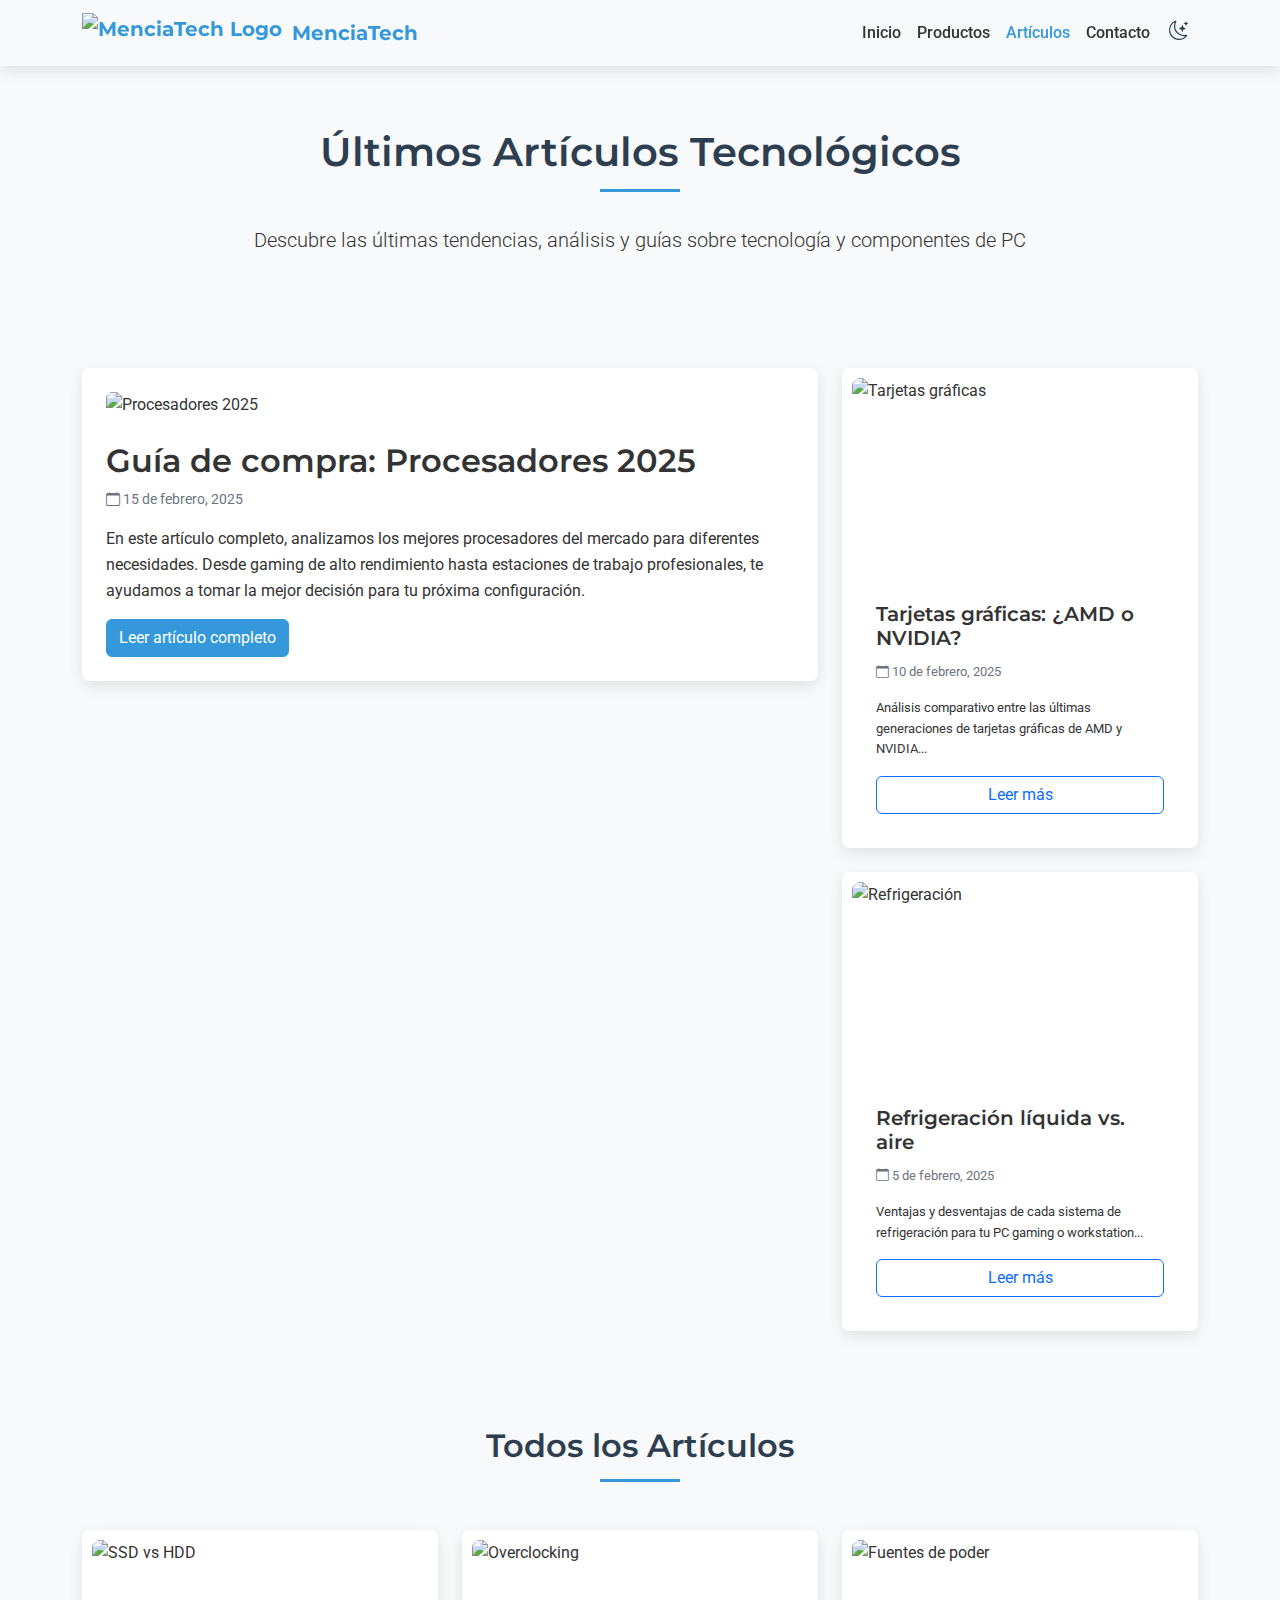
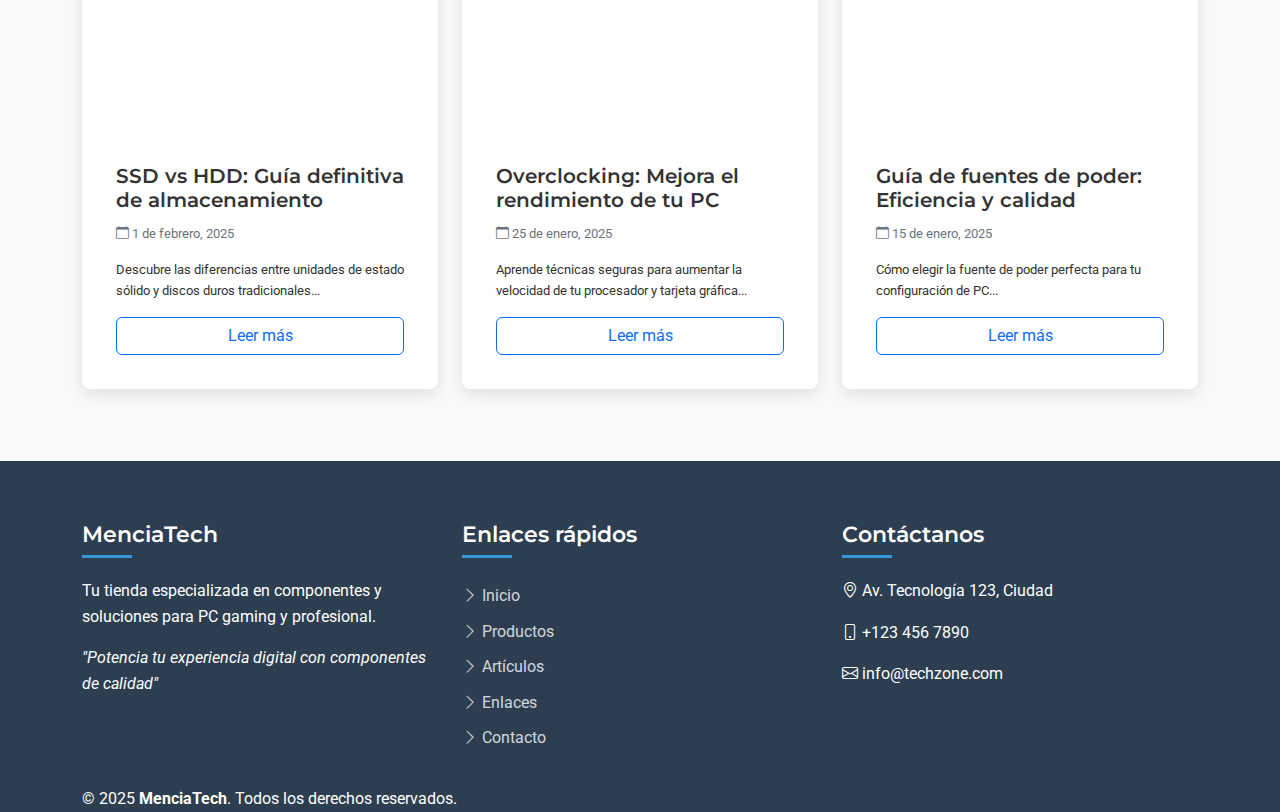
==== commit c74c93ea: "fix" ====
--- a/articulos.html
+++ b/articulos.html
@@ -43,16 +43,15 @@
                         <a class="nav-link active" href="articulos.html">Artículos</a>
                     </li>
                     <li class="nav-item">
-                        <a class="nav-link" href="enlaces.html">Enlaces</a>
-                    </li>
-                    <li class="nav-item">
                         <a class="nav-link" href="contacto.html">Contacto</a>
                     </li>
                     <li class="nav-item">
-                        <button id="darkModeToggle" class="btn btn-sm btn-outline-primary ms-3">
+                        <button id="darkModeToggle">
                             <i class="bi bi-moon-stars"></i>
+                            <i class="bi bi-sun"></i>
                         </button>
                     </li>
+                 
                 </ul>
             </div>
         </div>
--- a/css/articulos.css
+++ b/css/articulos.css
@@ -20,8 +20,8 @@
     --secondary-color: #375a7f;
     --accent-color: #e74c3c;
     --light-color: #2c3e50;
-    --dark-color: #f8f9fa;
-    --text-color: #f8f9fa;
+    --dark-color: #080808;
+    --text-color: #000000;
     --text-muted: #adb5bd;
     --box-shadow: 0 5px 15px rgba(0, 0, 0, 0.5);
 }
@@ -37,13 +37,19 @@
 
 [data-theme="dark"] body {
     background-color: #1a1a1a;
+    color: black;
 }
 
 h1, h2, h3, h4, h5, h6 {
     font-family: 'Montserrat', sans-serif;
     font-weight: 600;
 }
-
+.lead text-center{
+    color: var(--primary-color)
+}
+[data-theme="dark"] .lead {
+    color: var(--light-color);
+}
 .section-title {
     position: relative;
     margin-bottom: 2rem;
@@ -250,6 +256,7 @@
 
 [data-theme="dark"] .article-card {
     background-color: #2c3e50;
+    color: white;
 }
 
 .article-content p {
@@ -298,6 +305,7 @@
 
 [data-theme="dark"] .article-detailed {
     background-color: #2c3e50;
+    color: white;
 }
 
 .article-content .btn {
@@ -317,4 +325,62 @@
     .article-content h3 {
         font-size: 1.1rem;
     }
-}+}
+
+/* Footer */
+.footer {
+    background-color: var(--secondary-color);
+    color: white;
+    padding-top: 60px;
+}
+
+.footer-info, .footer-links, .footer-contact {
+    margin-bottom: 30px;
+}
+
+.footer h3 {
+    position: relative;
+    padding-bottom: 10px;
+    margin-bottom: 20px;
+    font-size: 1.4rem;
+}
+
+.footer h3::after {
+    content: "";
+    position: absolute;
+    left: 0;
+    bottom: 0;
+    width: 50px;
+    height: 3px;
+    background-color: var(--primary-color);
+}
+
+.footer-slogan {
+    font-style: italic;
+    margin-top: 15px;
+}
+
+.footer-links ul {
+    list-style: none;
+    padding: 0;
+    margin: 0;
+}
+
+.footer-links li {
+    padding: 5px 0;
+}
+
+.footer-links a {
+    color: rgba(255, 255, 255, 0.8);
+    text-decoration: none;
+    transition: color var(--transition-speed);
+}
+
+.footer-links a:hover {
+    color: var(--primary-color);
+}
+
+.social-links {
+    display: flex;
+    gap: 10px;
+}
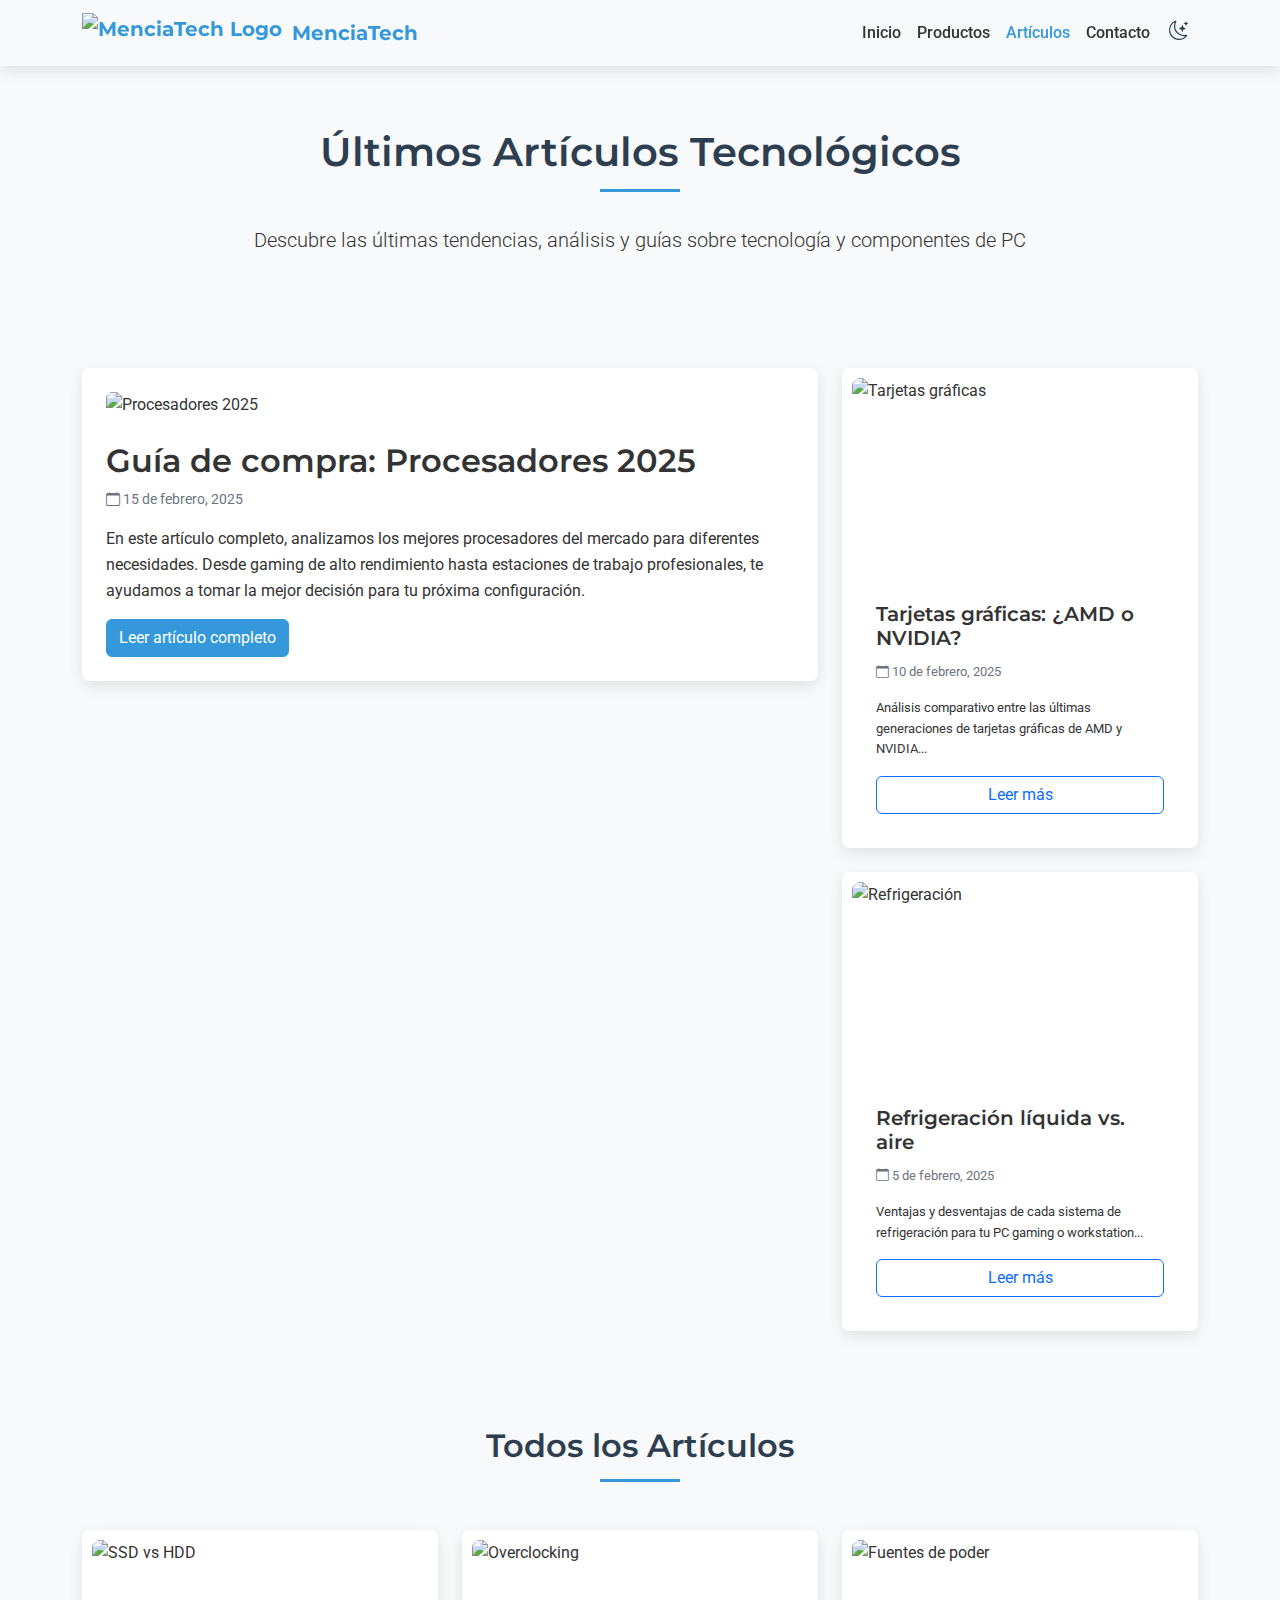
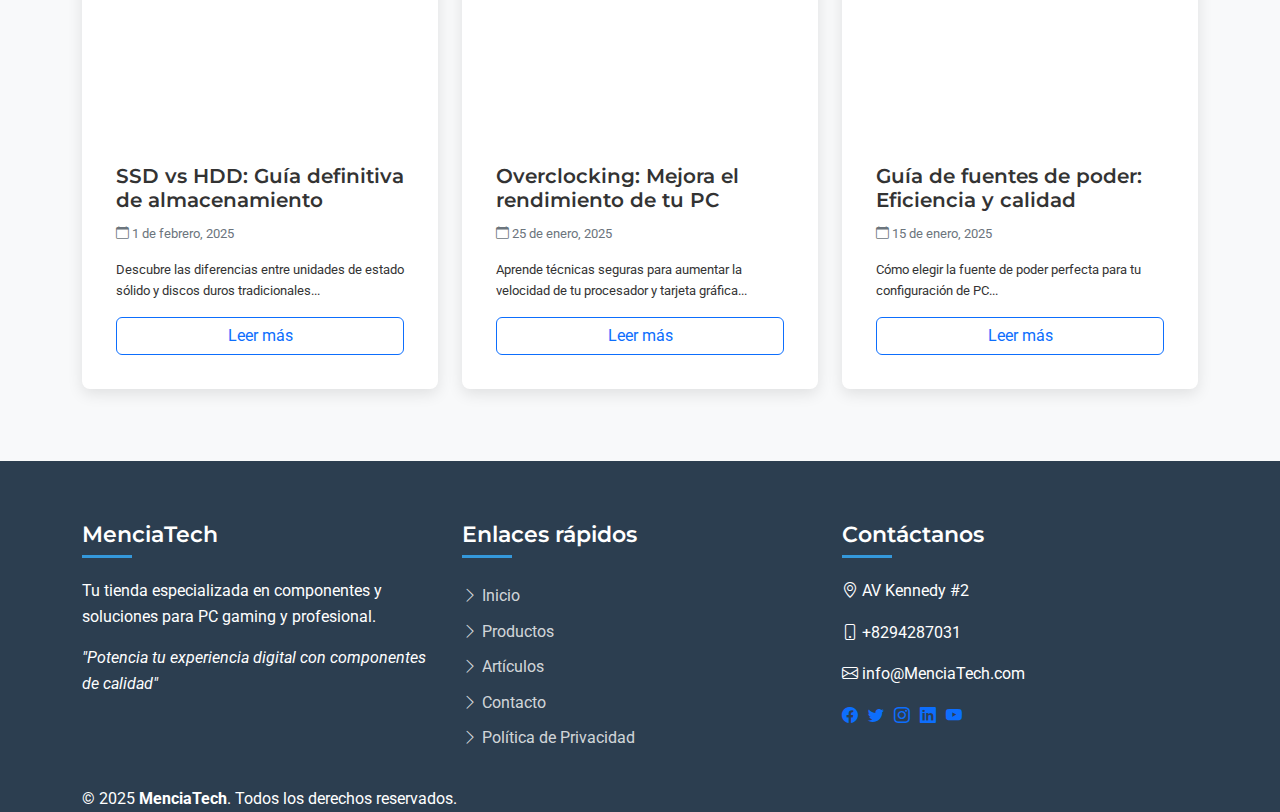
==== commit 1919282f: "a" ====
--- a/articulos.html
+++ b/articulos.html
@@ -165,17 +165,24 @@
                             <li><a href="index.html"><i class="bi bi-chevron-right"></i> Inicio</a></li>
                             <li><a href="productos.html"><i class="bi bi-chevron-right"></i> Productos</a></li>
                             <li><a href="articulos.html"><i class="bi bi-chevron-right"></i> Artículos</a></li>
-                            <li><a href="enlaces.html"><i class="bi bi-chevron-right"></i> Enlaces</a></li>
                             <li><a href="contacto.html"><i class="bi bi-chevron-right"></i> Contacto</a></li>
+                            <li><a href="#" data-bs-toggle="modal" data-bs-target="#privacyModal"><i class="bi bi-chevron-right"></i> Política de Privacidad</a></li>
                         </ul>
                     </div>
                 </div>
                 <div class="col-lg-4">
                     <div class="footer-contact">
                         <h3>Contáctanos</h3>
-                        <p><i class="bi bi-geo-alt"></i> Av. Tecnología 123, Ciudad</p>
-                        <p><i class="bi bi-phone"></i> +123 456 7890</p>
-                        <p><i class="bi bi-envelope"></i> info@techzone.com</p>
+                        <p><i class="bi bi-geo-alt"></i> AV Kennedy #2</p>
+                        <p><i class="bi bi-phone"></i> +8294287031</p>
+                        <p><i class="bi bi-envelope"></i> info@MenciaTech.com</p>
+                        <div class="social-links mt-3">
+                            <a href="#" class="social-icon"><i class="bi bi-facebook"></i></a>
+                            <a href="#" class="social-icon"><i class="bi bi-twitter"></i></a>
+                            <a href="#" class="social-icon"><i class="bi bi-instagram"></i></a>
+                            <a href="#" class="social-icon"><i class="bi bi-linkedin"></i></a>
+                            <a href="#" class="social-icon"><i class="bi bi-youtube"></i></a>
+                        </div>
                     </div>
                 </div>
             </div>
